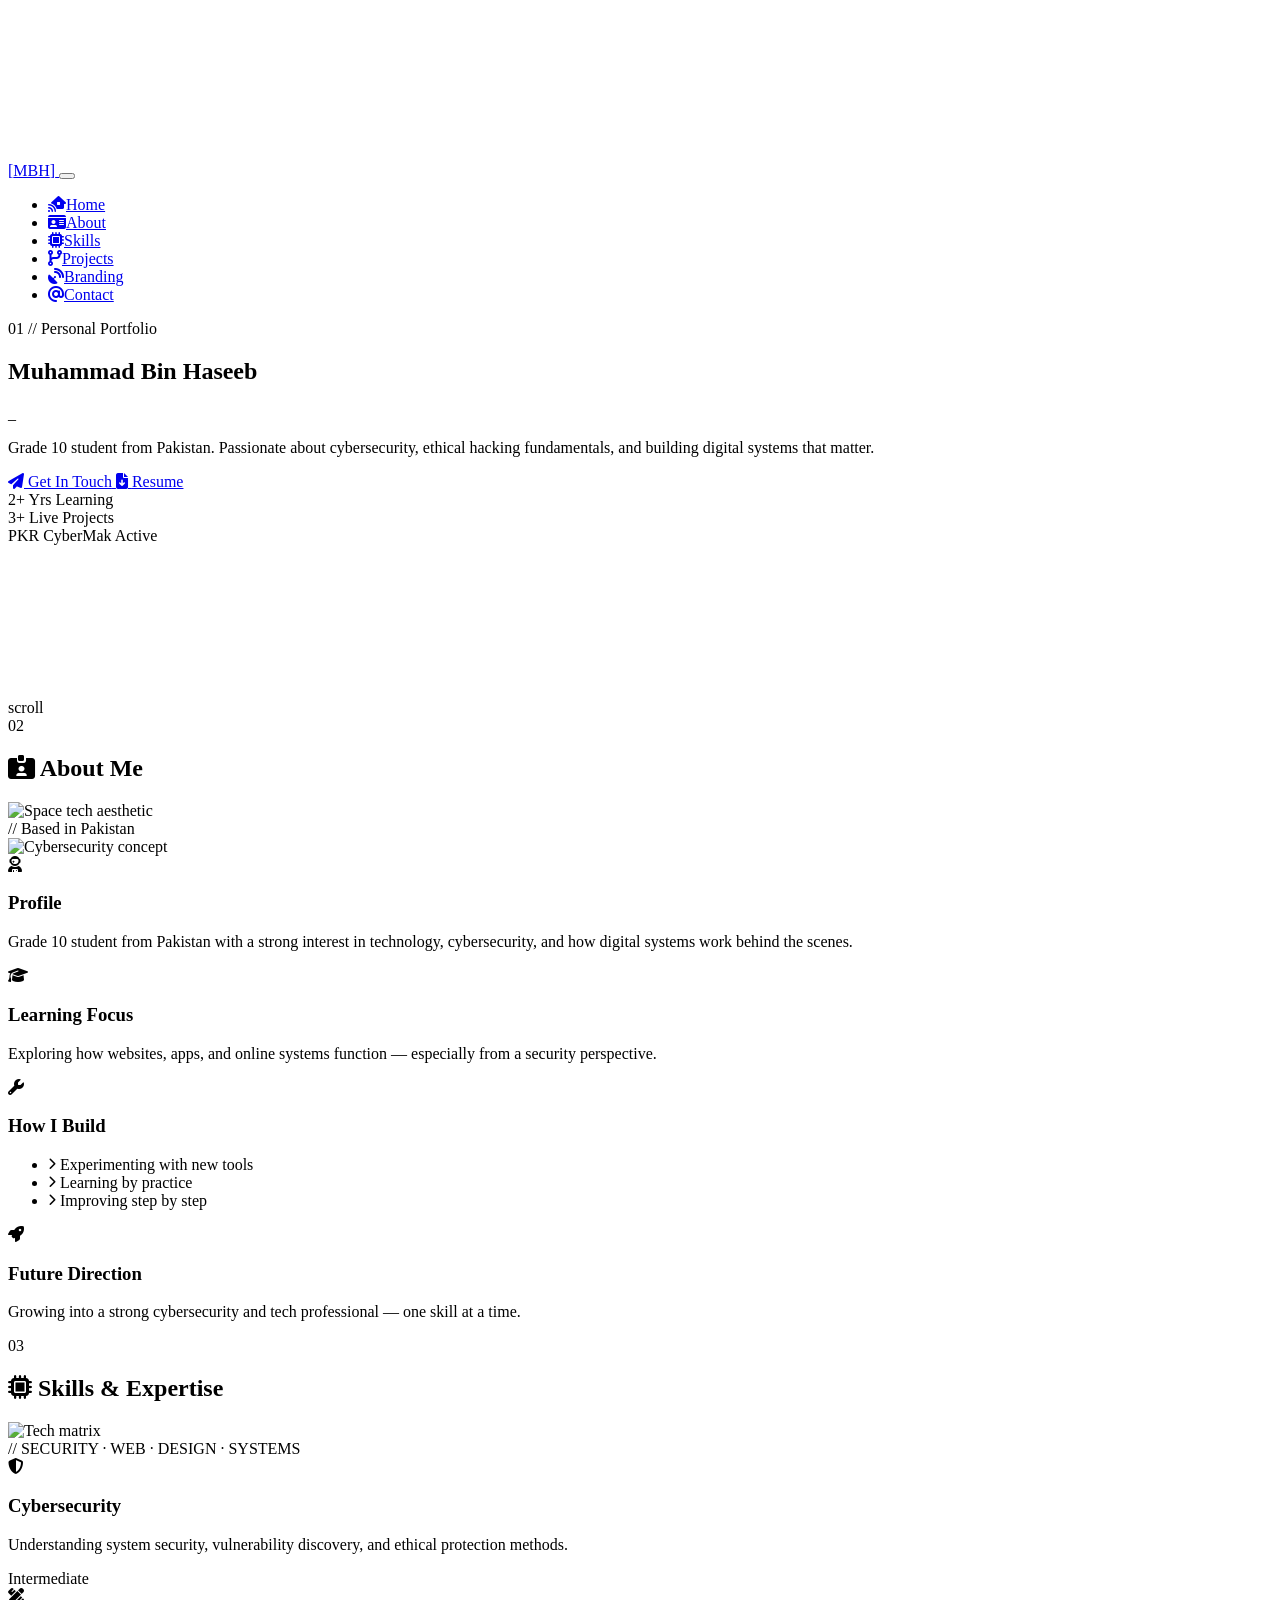
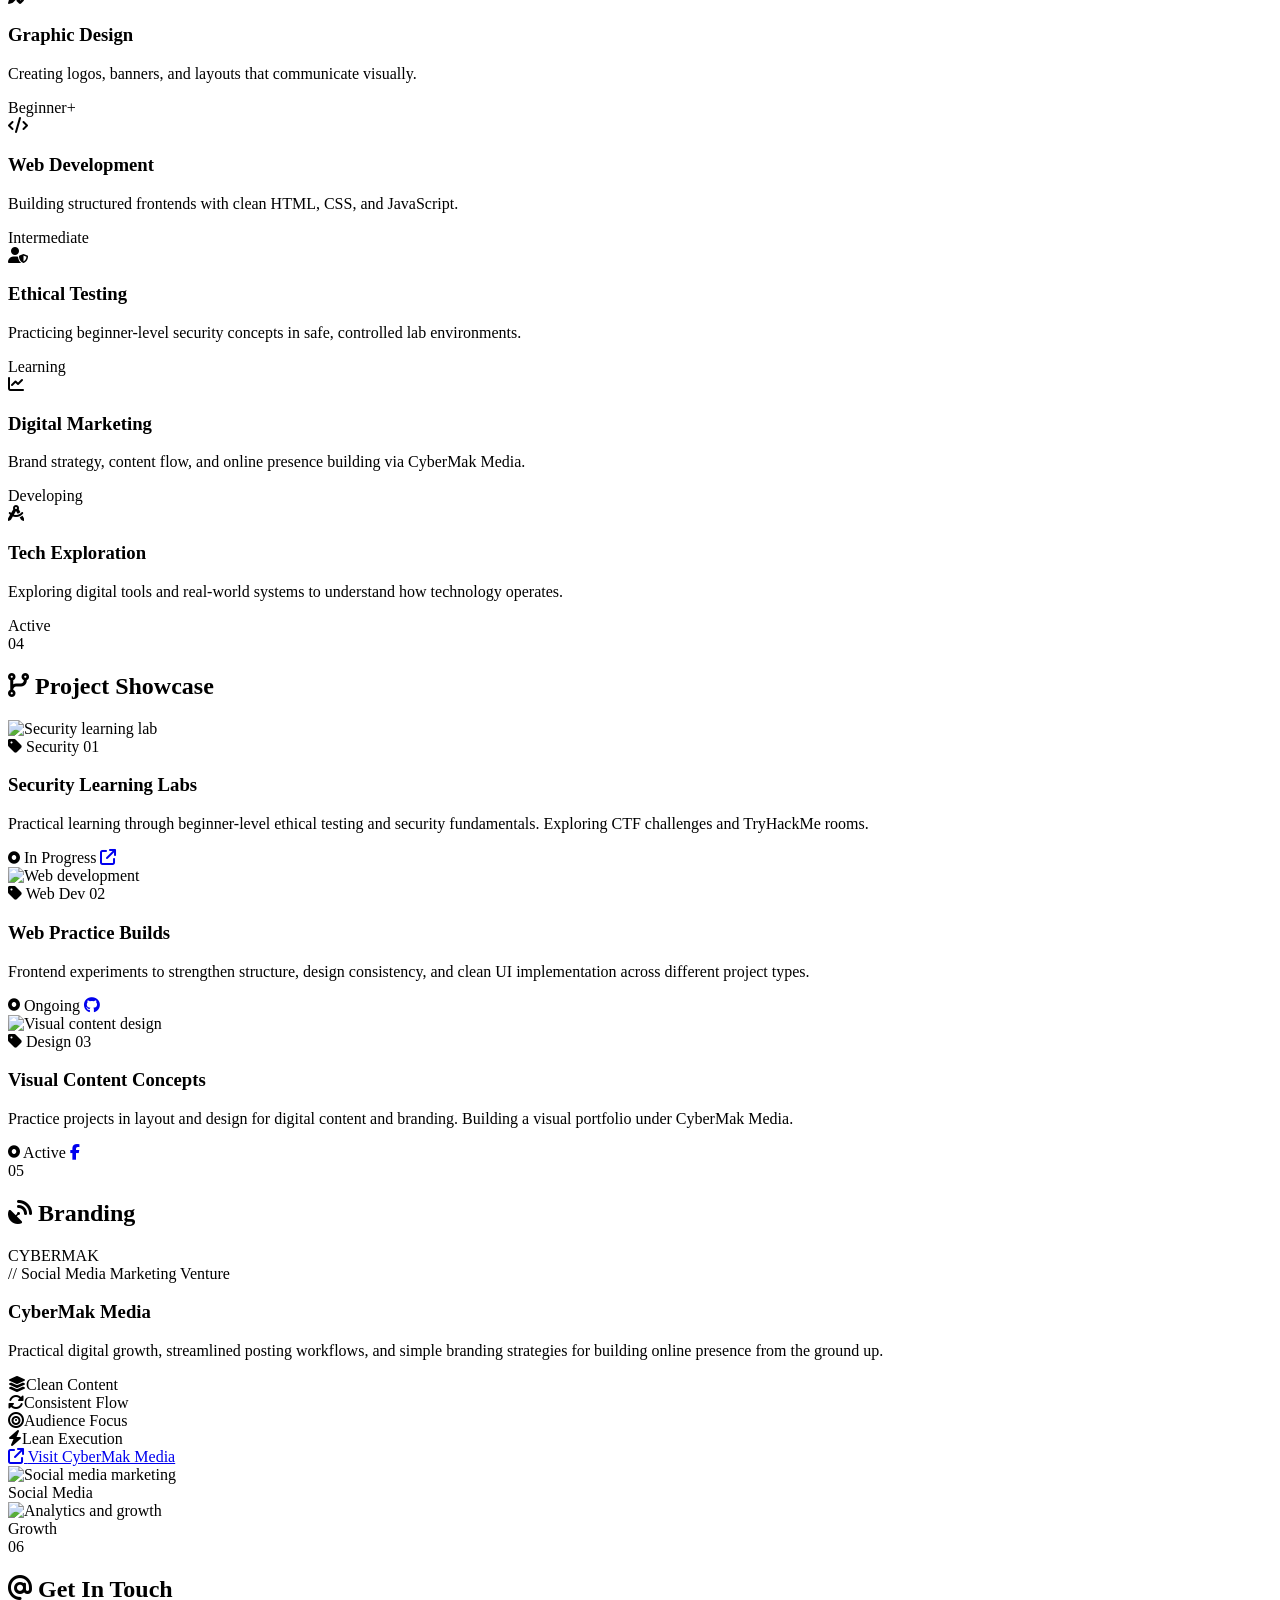
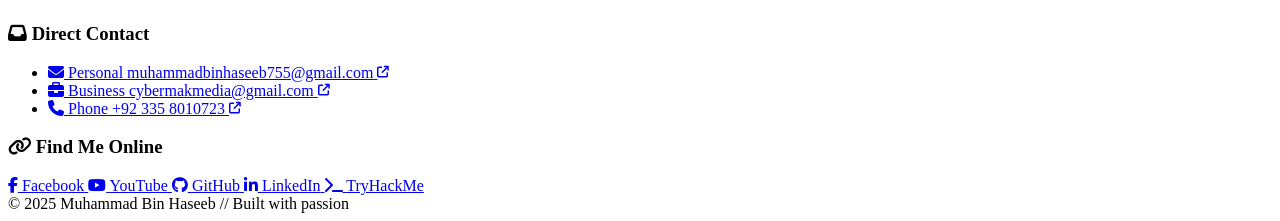
==== ceo/index.html @ 0ecf9b5f "Create index.html" ====
<!DOCTYPE html>
<html lang="en">
  <head>
    <meta charset="UTF-8" />
    <meta name="viewport" content="width=device-width, initial-scale=1.0" />
    <meta name="description" content="Muhammad Bin Haseeb — Cybersecurity & Tech Portfolio" />
    <title>Muhammad Bin Haseeb | Portfolio</title>

    <!-- Fonts -->
    <link rel="preconnect" href="https://fonts.googleapis.com" />
    <link rel="preconnect" href="https://fonts.gstatic.com" crossorigin />
    <link href="https://fonts.googleapis.com/css2?family=Rajdhani:wght@400;500;600;700&family=Share+Tech+Mono&family=Exo+2:ital,wght@0,300;0,400;0,600;0,800;1,300&display=swap" rel="stylesheet" />

    <!-- Icons -->
    <link rel="stylesheet" href="https://cdnjs.cloudflare.com/ajax/libs/font-awesome/6.5.2/css/all.min.css" crossorigin="anonymous" />

    <!-- Three.js -->
    <script src="https://cdnjs.cloudflare.com/ajax/libs/three.js/r128/three.min.js"></script>

    <link rel="stylesheet" href="./index.css" />
  </head>
  <body>
    <!-- Background layers -->
    <canvas id="star-canvas" aria-hidden="true"></canvas>
    <div class="nebula-bg" aria-hidden="true"></div>
    <div class="grain" aria-hidden="true"></div>

    <!-- Custom cursor -->
    <div class="cursor-dot" aria-hidden="true"></div>
    <div class="cursor-ring" aria-hidden="true"></div>

    <!-- Scroll progress -->
    <div class="scroll-progress"><span id="scroll-bar"></span></div>

    <!-- ═══════════════════ HEADER ═══════════════════ -->
    <header class="site-header" id="site-header">
      <nav class="nav container">
        <a href="#hero" class="brand" aria-label="Home">
          <span class="brand-bracket">[</span>MBH<span class="brand-bracket">]</span>
        </a>
        <button class="nav-toggle" aria-label="Toggle menu" aria-expanded="false">
          <span></span><span></span><span></span>
        </button>
        <ul class="nav-links" role="list">
          <li><a href="#hero"     class="nav-link active"><i class="fa-solid fa-house-signal"></i><span>Home</span></a></li>
          <li><a href="#about"    class="nav-link"><i class="fa-solid fa-id-card"></i><span>About</span></a></li>
          <li><a href="#skills"   class="nav-link"><i class="fa-solid fa-microchip"></i><span>Skills</span></a></li>
          <li><a href="#projects" class="nav-link"><i class="fa-solid fa-code-branch"></i><span>Projects</span></a></li>
          <li><a href="#branding" class="nav-link"><i class="fa-solid fa-satellite-dish"></i><span>Branding</span></a></li>
          <li><a href="#contact"  class="nav-link"><i class="fa-solid fa-at"></i><span>Contact</span></a></li>
        </ul>
      </nav>
    </header>

    <main>

      <!-- ═══════════════════ HERO ═══════════════════ -->
      <section id="hero" class="section hero-section">
        <div class="container hero-inner">
          <div class="hero-content">
            <p class="eyebrow">
              <span class="status-dot"></span>
              <span class="mono">01 // Personal Portfolio</span>
            </p>
            <h1 class="hero-name">
              <span class="name-first">Muhammad</span>
              <span class="name-last">Bin Haseeb</span>
            </h1>
            <p class="hero-tagline mono">
              <span class="typed-text" data-strings='["Cybersecurity Learner","Web Developer","Tech Explorer","Digital Builder","CyberMak Founder"]'></span><span class="cursor-blink">_</span>
            </p>
            <p class="hero-intro">
              Grade 10 student from Pakistan. Passionate about cybersecurity, ethical hacking fundamentals, and building digital systems that matter.
            </p>
            <div class="hero-actions">
              <a class="btn btn-primary" href="#contact">
                <i class="fa-solid fa-paper-plane"></i>
                <span>Get In Touch</span>
                <span class="btn-shine"></span>
              </a>
              <a class="btn btn-ghost" href="https://drive.google.com/uc?export=download&id=1UrFq7XiiHoXa0ohVO_2voCQd2JNZY1n" target="_blank" rel="noopener noreferrer">
                <i class="fa-solid fa-file-arrow-down"></i>
                <span>Resume</span>
              </a>
            </div>

            <!-- Quick stat badges -->
            <div class="hero-stats">
              <div class="stat-badge">
                <span class="stat-num">2+</span>
                <span class="stat-label">Yrs Learning</span>
              </div>
              <div class="stat-badge">
                <span class="stat-num">3+</span>
                <span class="stat-label">Live Projects</span>
              </div>
              <div class="stat-badge">
                <span class="stat-num">PKR</span>
                <span class="stat-label">CyberMak Active</span>
              </div>
            </div>
          </div>

          <!-- 3D Moon Canvas -->
          <div class="hero-visual" aria-hidden="true">
            <canvas id="moon-canvas"></canvas>
            <div class="moon-glow"></div>
            <div class="orbit-ring orbit-1"></div>
            <div class="orbit-ring orbit-2"></div>
          </div>
        </div>

        <div class="scroll-hint" aria-hidden="true">
          <span class="mono">scroll</span>
          <div class="scroll-line"></div>
        </div>
      </section>

      <!-- ═══════════════════ ABOUT ═══════════════════ -->
      <section id="about" class="section reveal">
        <div class="container">
          <div class="section-header">
            <span class="section-num mono">02</span>
            <h2><i class="fa-solid fa-id-card-clip"></i> About Me</h2>
          </div>

          <div class="about-layout">
            <!-- Image side -->
            <div class="about-image-wrap reveal">
              <div class="about-image-frame">
                <img
                  src="https://images.unsplash.com/photo-1510511459019-5dda7724fd87?w=600&q=80&auto=format&fit=crop"
                  alt="Space tech aesthetic"
                  class="about-img"
                  loading="lazy"
                />
                <div class="about-img-overlay"></div>
                <div class="about-img-badge mono">// Based in Pakistan</div>
              </div>
              <div class="about-image-frame secondary">
                <img
                  src="https://images.unsplash.com/photo-1550751827-4bd374c3f58b?w=600&q=80&auto=format&fit=crop"
                  alt="Cybersecurity concept"
                  class="about-img"
                  loading="lazy"
                />
                <div class="about-img-overlay"></div>
              </div>
            </div>

            <!-- Cards side -->
            <div class="about-grid">
              <div class="about-card glass reveal" style="--d:0ms">
                <div class="about-card-icon"><i class="fa-solid fa-user-astronaut"></i></div>
                <h3>Profile</h3>
                <p>Grade 10 student from Pakistan with a strong interest in technology, cybersecurity, and how digital systems work behind the scenes.</p>
              </div>
              <div class="about-card glass reveal" style="--d:80ms">
                <div class="about-card-icon"><i class="fa-solid fa-graduation-cap"></i></div>
                <h3>Learning Focus</h3>
                <p>Exploring how websites, apps, and online systems function — especially from a security perspective.</p>
              </div>
              <div class="about-card glass reveal" style="--d:160ms">
                <div class="about-card-icon"><i class="fa-solid fa-wrench"></i></div>
                <h3>How I Build</h3>
                <ul>
                  <li><i class="fa-solid fa-chevron-right fa-xs"></i> Experimenting with new tools</li>
                  <li><i class="fa-solid fa-chevron-right fa-xs"></i> Learning by practice</li>
                  <li><i class="fa-solid fa-chevron-right fa-xs"></i> Improving step by step</li>
                </ul>
              </div>
              <div class="about-card glass reveal" style="--d:240ms">
                <div class="about-card-icon"><i class="fa-solid fa-rocket"></i></div>
                <h3>Future Direction</h3>
                <p>Growing into a strong cybersecurity and tech professional — one skill at a time.</p>
              </div>
            </div>
          </div>
        </div>
      </section>

      <!-- ═══════════════════ SKILLS ═══════════════════ -->
      <section id="skills" class="section reveal">
        <div class="container">
          <div class="section-header">
            <span class="section-num mono">03</span>
            <h2><i class="fa-solid fa-microchip"></i> Skills & Expertise</h2>
          </div>

          <!-- Tech visual strip -->
          <div class="tech-strip reveal">
            <img src="https://images.unsplash.com/photo-1526374965328-7f61d4dc18c5?w=1200&q=70&auto=format&fit=crop" alt="Tech matrix" class="tech-strip-img" loading="lazy" />
            <div class="tech-strip-overlay"></div>
            <div class="tech-strip-text mono">// SECURITY · WEB · DESIGN · SYSTEMS</div>
          </div>

          <div class="skills-grid">
            <div class="skill-card glass reveal tilt-card" style="--d:0ms">
              <div class="skill-icon"><i class="fa-solid fa-shield-halved"></i></div>
              <h3>Cybersecurity</h3>
              <p>Understanding system security, vulnerability discovery, and ethical protection methods.</p>
              <div class="skill-bar"><div class="skill-fill" style="--w:65%"></div></div>
              <span class="skill-level mono">Intermediate</span>
            </div>
            <div class="skill-card glass reveal tilt-card" style="--d:70ms">
              <div class="skill-icon"><i class="fa-solid fa-pen-ruler"></i></div>
              <h3>Graphic Design</h3>
              <p>Creating logos, banners, and layouts that communicate visually.</p>
              <div class="skill-bar"><div class="skill-fill" style="--w:55%"></div></div>
              <span class="skill-level mono">Beginner+</span>
            </div>
            <div class="skill-card glass reveal tilt-card" style="--d:140ms">
              <div class="skill-icon"><i class="fa-solid fa-code"></i></div>
              <h3>Web Development</h3>
              <p>Building structured frontends with clean HTML, CSS, and JavaScript.</p>
              <div class="skill-bar"><div class="skill-fill" style="--w:60%"></div></div>
              <span class="skill-level mono">Intermediate</span>
            </div>
            <div class="skill-card glass reveal tilt-card" style="--d:210ms">
              <div class="skill-icon"><i class="fa-solid fa-user-shield"></i></div>
              <h3>Ethical Testing</h3>
              <p>Practicing beginner-level security concepts in safe, controlled lab environments.</p>
              <div class="skill-bar"><div class="skill-fill" style="--w:45%"></div></div>
              <span class="skill-level mono">Learning</span>
            </div>
            <div class="skill-card glass reveal tilt-card" style="--d:280ms">
              <div class="skill-icon"><i class="fa-solid fa-chart-line"></i></div>
              <h3>Digital Marketing</h3>
              <p>Brand strategy, content flow, and online presence building via CyberMak Media.</p>
              <div class="skill-bar"><div class="skill-fill" style="--w:50%"></div></div>
              <span class="skill-level mono">Developing</span>
            </div>
            <div class="skill-card glass reveal tilt-card" style="--d:350ms">
              <div class="skill-icon"><i class="fa-solid fa-compass-drafting"></i></div>
              <h3>Tech Exploration</h3>
              <p>Exploring digital tools and real-world systems to understand how technology operates.</p>
              <div class="skill-bar"><div class="skill-fill" style="--w:70%"></div></div>
              <span class="skill-level mono">Active</span>
            </div>
          </div>
        </div>
      </section>

      <!-- ═══════════════════ PROJECTS ═══════════════════ -->
      <section id="projects" class="section reveal">
        <div class="container">
          <div class="section-header">
            <span class="section-num mono">04</span>
            <h2><i class="fa-solid fa-code-branch"></i> Project Showcase</h2>
          </div>

          <div class="projects-grid">
            <!-- Project 1 -->
            <article class="project-card glass reveal tilt-card" style="--d:0ms">
              <div class="project-img-wrap">
                <img src="https://images.unsplash.com/photo-1555949963-ff9fe0c870eb?w=600&q=80&auto=format&fit=crop" alt="Security learning lab" class="project-img" loading="lazy" />
                <div class="project-img-overlay"></div>
              </div>
              <div class="project-body">
                <div class="project-meta">
                  <span class="project-tag mono"><i class="fa-solid fa-tag"></i> Security</span>
                  <span class="project-num mono">01</span>
                </div>
                <h3>Security Learning Labs</h3>
                <p>Practical learning through beginner-level ethical testing and security fundamentals. Exploring CTF challenges and TryHackMe rooms.</p>
                <div class="project-footer">
                  <span class="tag-pill"><i class="fa-solid fa-circle-dot fa-xs"></i> In Progress</span>
                  <a href="https://tryhackme.com/p/fiercemuhammad" target="_blank" rel="noopener noreferrer" class="project-link"><i class="fa-solid fa-arrow-up-right-from-square"></i></a>
                </div>
              </div>
            </article>

            <!-- Project 2 -->
            <article class="project-card glass reveal tilt-card" style="--d:100ms">
              <div class="project-img-wrap">
                <img src="https://images.unsplash.com/photo-1581091226825-a6a2a5aee158?w=600&q=80&auto=format&fit=crop" alt="Web development" class="project-img" loading="lazy" />
                <div class="project-img-overlay"></div>
              </div>
              <div class="project-body">
                <div class="project-meta">
                  <span class="project-tag mono"><i class="fa-solid fa-tag"></i> Web Dev</span>
                  <span class="project-num mono">02</span>
                </div>
                <h3>Web Practice Builds</h3>
                <p>Frontend experiments to strengthen structure, design consistency, and clean UI implementation across different project types.</p>
                <div class="project-footer">
                  <span class="tag-pill"><i class="fa-solid fa-circle-dot fa-xs"></i> Ongoing</span>
                  <a href="https://github.com/fierce-muhammad" target="_blank" rel="noopener noreferrer" class="project-link"><i class="fa-brands fa-github"></i></a>
                </div>
              </div>
            </article>

            <!-- Project 3 -->
            <article class="project-card glass reveal tilt-card" style="--d:200ms">
              <div class="project-img-wrap">
                <img src="https://images.unsplash.com/photo-1542744094-3a31f272c490?w=600&q=80&auto=format&fit=crop" alt="Visual content design" class="project-img" loading="lazy" />
                <div class="project-img-overlay"></div>
              </div>
              <div class="project-body">
                <div class="project-meta">
                  <span class="project-tag mono"><i class="fa-solid fa-tag"></i> Design</span>
                  <span class="project-num mono">03</span>
                </div>
                <h3>Visual Content Concepts</h3>
                <p>Practice projects in layout and design for digital content and branding. Building a visual portfolio under CyberMak Media.</p>
                <div class="project-footer">
                  <span class="tag-pill"><i class="fa-solid fa-circle-dot fa-xs"></i> Active</span>
                  <a href="https://www.facebook.com/muhammad.bin.haseeb.2025/" target="_blank" rel="noopener noreferrer" class="project-link"><i class="fa-brands fa-facebook-f"></i></a>
                </div>
              </div>
            </article>
          </div>
        </div>
      </section>

      <!-- ═══════════════════ BRANDING ═══════════════════ -->
      <section id="branding" class="section reveal">
        <div class="container">
          <div class="section-header">
            <span class="section-num mono">05</span>
            <h2><i class="fa-solid fa-satellite-dish"></i> Branding</h2>
          </div>

          <div class="branding-layout">
            <div class="branding-panel glass reveal">
              <div class="branding-bg-text" aria-hidden="true">CYBERMAK</div>
              <div class="branding-content">
                <span class="mono branding-label">// Social Media Marketing Venture</span>
                <h3 class="branding-name">CyberMak Media</h3>
                <p>Practical digital growth, streamlined posting workflows, and simple branding strategies for building online presence from the ground up.</p>
                <div class="branding-pillars">
                  <div class="pillar"><i class="fa-solid fa-layer-group"></i><span>Clean Content</span></div>
                  <div class="pillar"><i class="fa-solid fa-rotate"></i><span>Consistent Flow</span></div>
                  <div class="pillar"><i class="fa-solid fa-bullseye"></i><span>Audience Focus</span></div>
                  <div class="pillar"><i class="fa-solid fa-bolt"></i><span>Lean Execution</span></div>
                </div>
                <a href="https://cybermakmedia.me" target="_blank" rel="noopener noreferrer" class="btn btn-ghost brand-btn">
                  <i class="fa-solid fa-arrow-up-right-from-square"></i>
                  <span>Visit CyberMak Media</span>
                </a>
              </div>
            </div>

            <div class="branding-images reveal">
              <div class="brand-img-card">
                <img src="https://images.unsplash.com/photo-1611162617213-7d7a39e9b1d7?w=600&q=80&auto=format&fit=crop" alt="Social media marketing" loading="lazy" />
                <div class="brand-img-tag mono">Social Media</div>
              </div>
              <div class="brand-img-card">
                <img src="https://images.unsplash.com/photo-1460925895917-afdab827c52f?w=600&q=80&auto=format&fit=crop" alt="Analytics and growth" loading="lazy" />
                <div class="brand-img-tag mono">Growth</div>
              </div>
            </div>
          </div>
        </div>
      </section>

      <!-- ═══════════════════ CONTACT ═══════════════════ -->
      <section id="contact" class="section reveal">
        <div class="container">
          <div class="section-header">
            <span class="section-num mono">06</span>
            <h2><i class="fa-solid fa-at"></i> Get In Touch</h2>
          </div>

          <div class="contact-layout">

            <!-- Direct contact -->
            <div class="contact-card glass reveal">
              <h3><i class="fa-solid fa-inbox"></i> Direct Contact</h3>
              <ul class="contact-list">
                <li>
                  <a href="mailto:muhammadbinhaseeb755@gmail.com">
                    <span class="contact-icon"><i class="fa-solid fa-envelope"></i></span>
                    <span class="contact-text">
                      <span class="contact-label mono">Personal</span>
                      <span>muhammadbinhaseeb755@gmail.com</span>
                    </span>
                    <i class="fa-solid fa-arrow-up-right-from-square fa-xs contact-arrow"></i>
                  </a>
                </li>
                <li>
                  <a href="mailto:cybermakmedia@gmail.com">
                    <span class="contact-icon"><i class="fa-solid fa-briefcase"></i></span>
                    <span class="contact-text">
                      <span class="contact-label mono">Business</span>
                      <span>cybermakmedia@gmail.com</span>
                    </span>
                    <i class="fa-solid fa-arrow-up-right-from-square fa-xs contact-arrow"></i>
                  </a>
                </li>
                <li>
                  <a href="tel:+923358010723">
                    <span class="contact-icon"><i class="fa-solid fa-phone"></i></span>
                    <span class="contact-text">
                      <span class="contact-label mono">Phone</span>
                      <span>+92 335 8010723</span>
                    </span>
                    <i class="fa-solid fa-arrow-up-right-from-square fa-xs contact-arrow"></i>
                  </a>
                </li>
              </ul>
            </div>

            <!-- Social links — FIXED compact grid -->
            <div class="contact-card glass reveal" style="--d:80ms">
              <h3><i class="fa-solid fa-link"></i> Find Me Online</h3>
              <div class="social-grid">
                <a href="https://www.facebook.com/muhammad.bin.haseeb.2025/" target="_blank" rel="noopener noreferrer" class="social-tile" title="Facebook">
                  <i class="fa-brands fa-facebook-f"></i>
                  <span>Facebook</span>
                </a>
                <a href="https://www.youtube.com/@MuhammadBinHaseeb755" target="_blank" rel="noopener noreferrer" class="social-tile" title="YouTube">
                  <i class="fa-brands fa-youtube"></i>
                  <span>YouTube</span>
                </a>
                <a href="https://github.com/fierce-muhammad" target="_blank" rel="noopener noreferrer" class="social-tile" title="GitHub">
                  <i class="fa-brands fa-github"></i>
                  <span>GitHub</span>
                </a>
                <a href="https://www.linkedin.com/in/muhammadbinhaseeb/" target="_blank" rel="noopener noreferrer" class="social-tile" title="LinkedIn">
                  <i class="fa-brands fa-linkedin-in"></i>
                  <span>LinkedIn</span>
                </a>
                <a href="https://tryhackme.com/p/fiercemuhammad" target="_blank" rel="noopener noreferrer" class="social-tile thm" title="TryHackMe">
                  <i class="fa-solid fa-terminal"></i>
                  <span>TryHackMe</span>
                </a>
              </div>
            </div>

          </div>
        </div>
      </section>

    </main>

    <footer class="site-footer">
      <div class="container footer-inner">
        <span class="mono footer-copy">© 2025 Muhammad Bin Haseeb</span>
        <span class="mono footer-tag">// Built with passion</span>
      </div>
    </footer>

    <script src="./index.js"></script>
  </body>
</html>
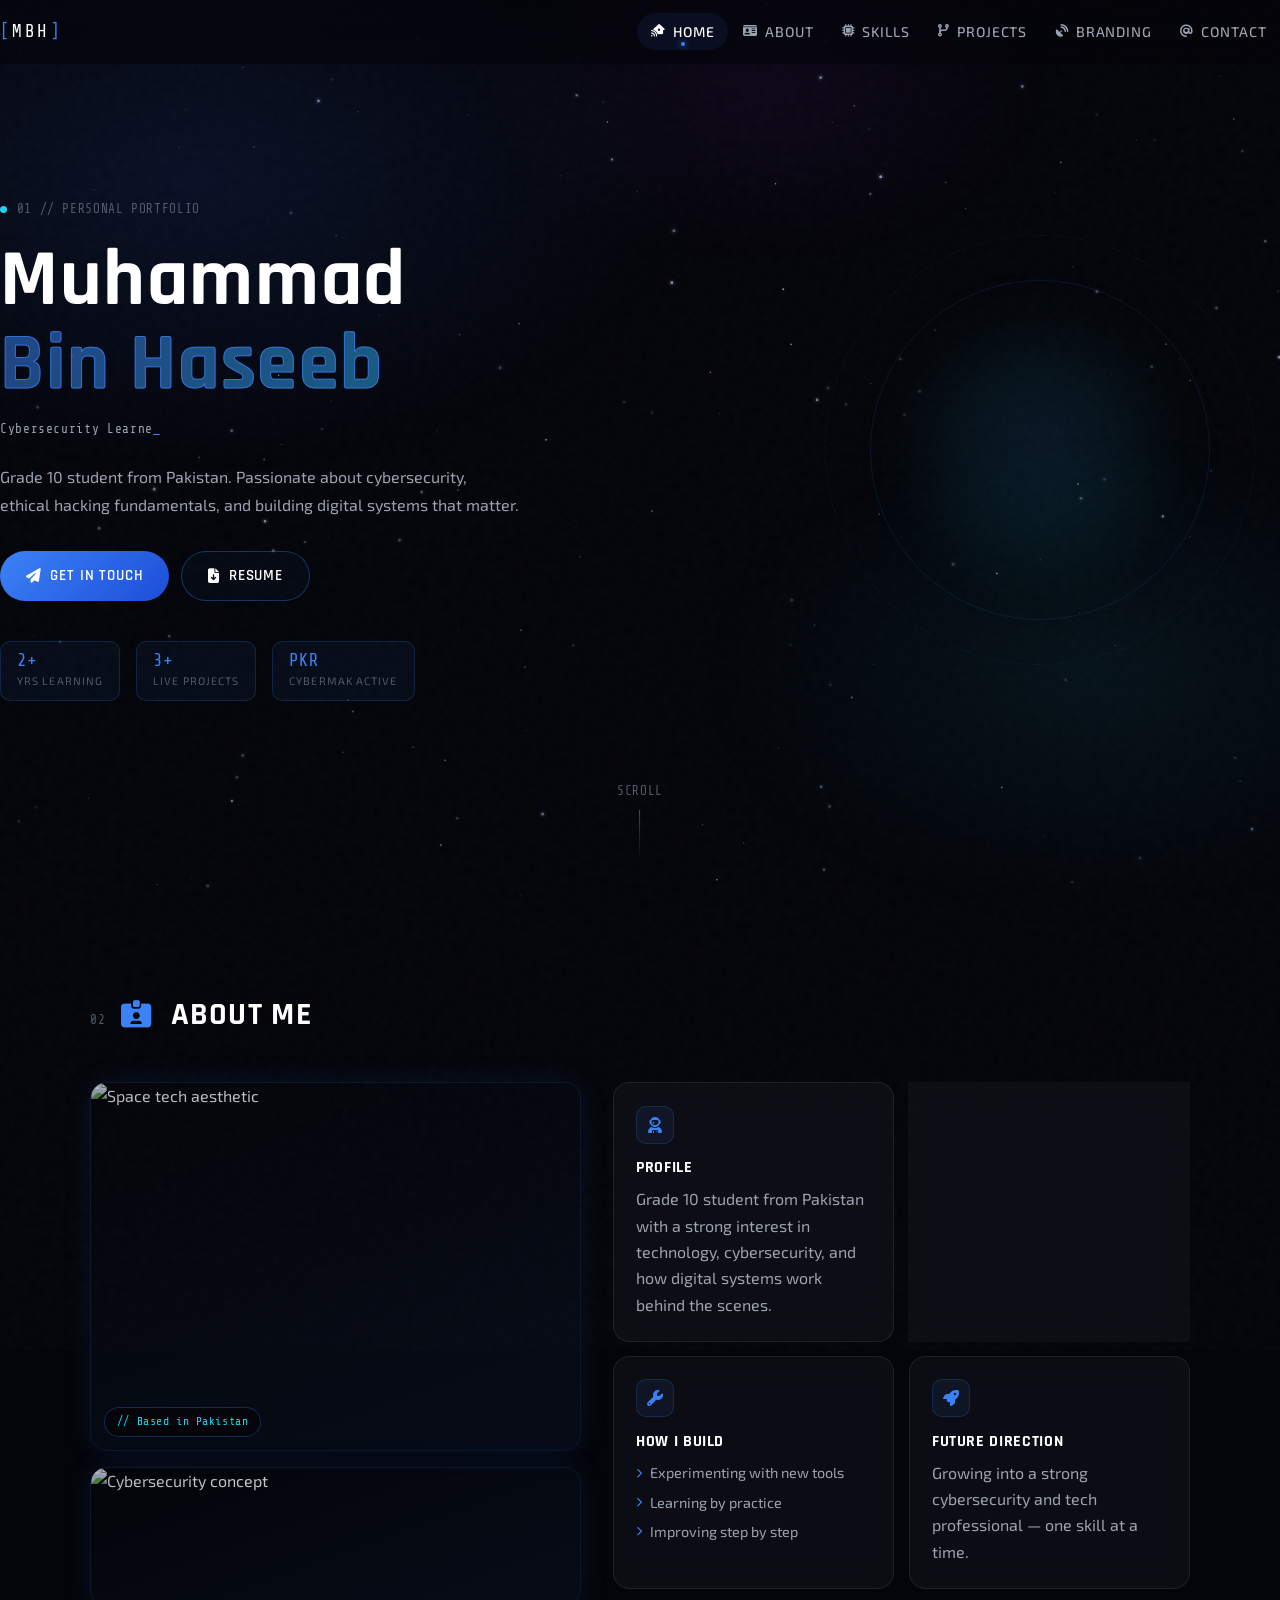
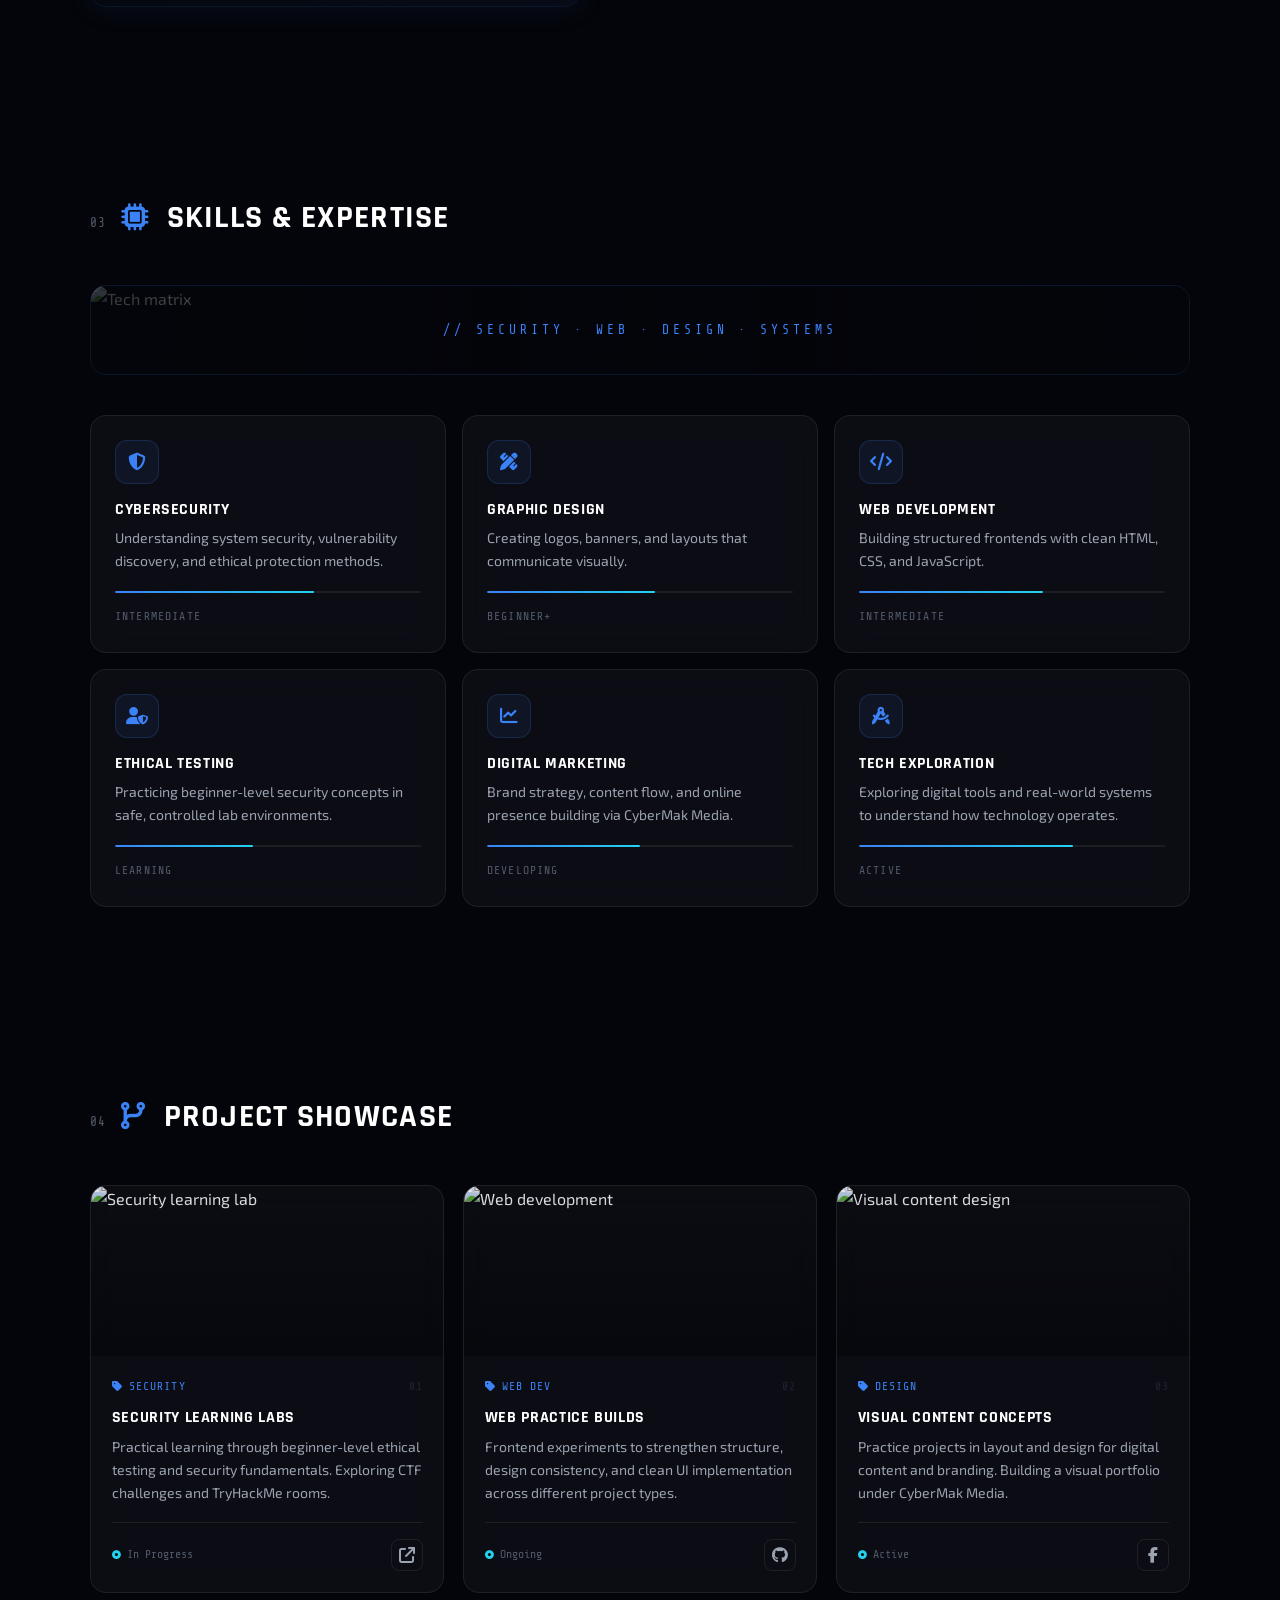
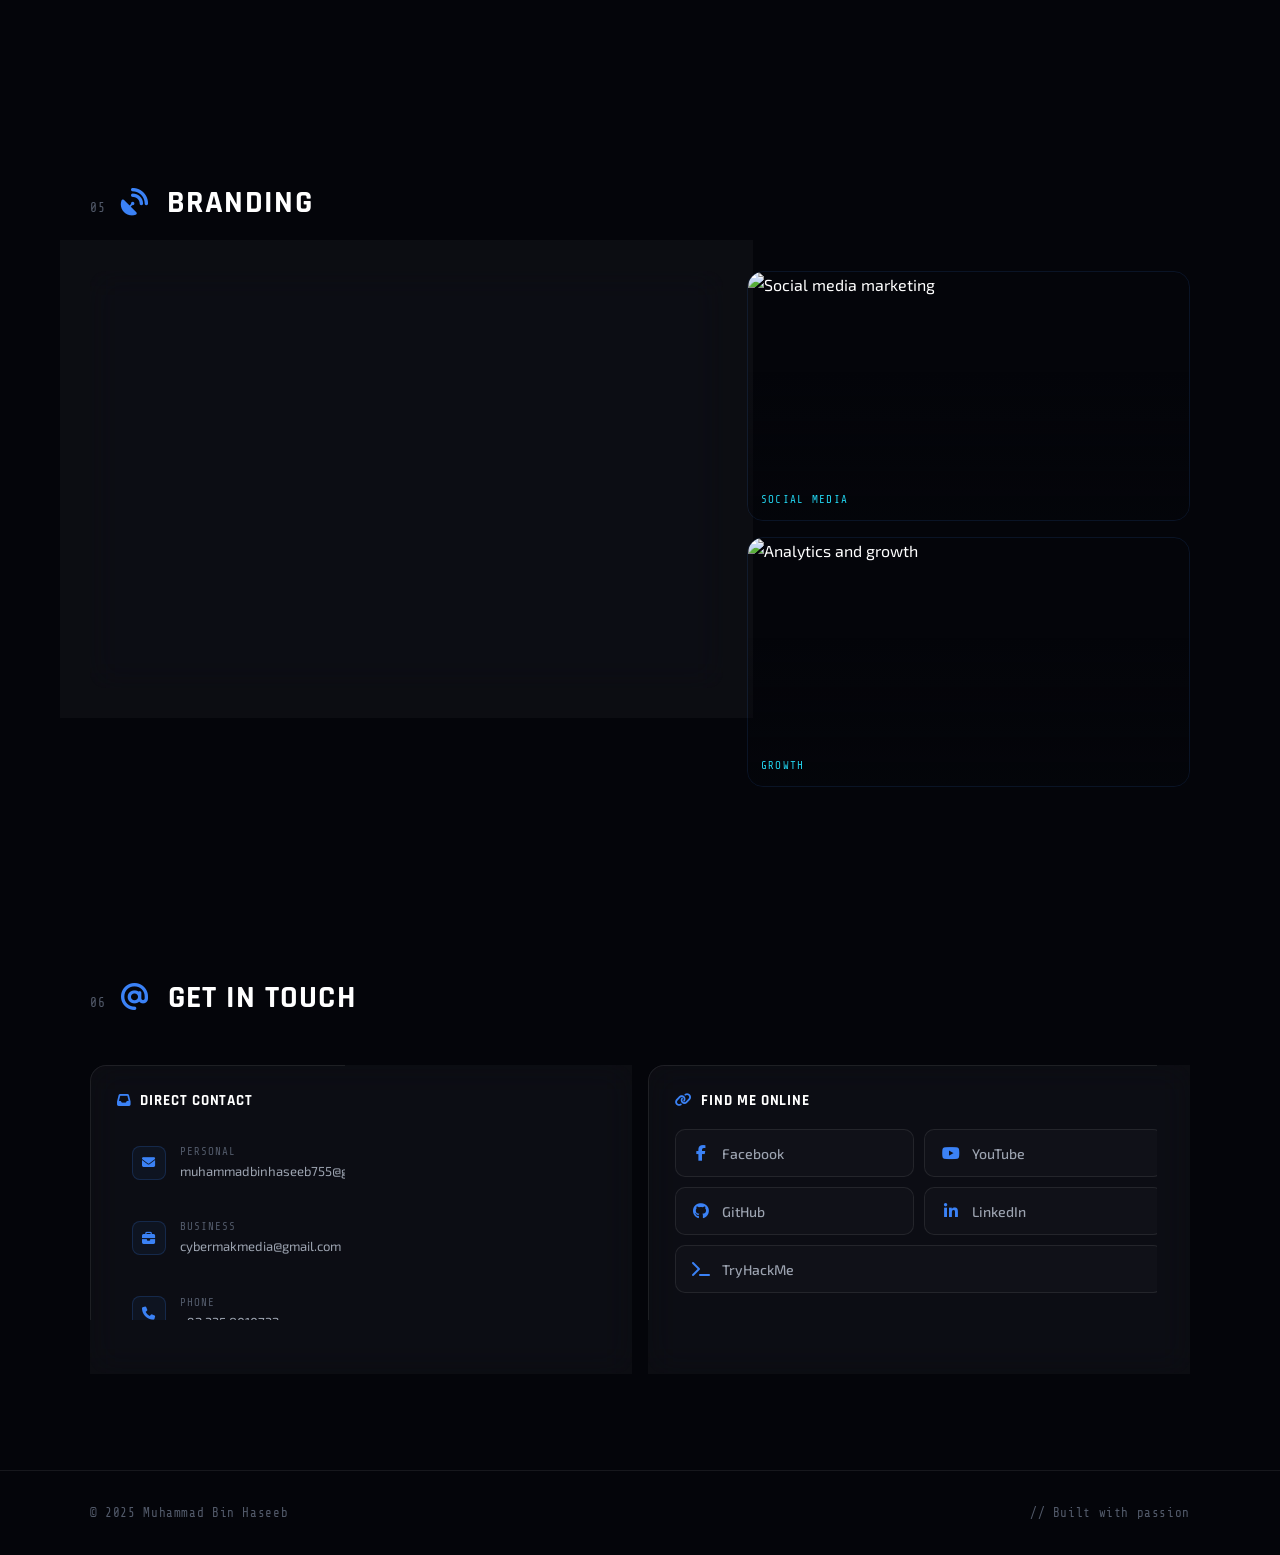
==== commit da2b35e1: "Update index.html" ====
--- a/ceo/index.html
+++ b/ceo/index.html
@@ -390,11 +390,11 @@
                   </a>
                 </li>
                 <li>
-                  <a href="tel:+923358010723">
+                  <a href="tel:+923358010732">
                     <span class="contact-icon"><i class="fa-solid fa-phone"></i></span>
                     <span class="contact-text">
                       <span class="contact-label mono">Phone</span>
-                      <span>+92 335 8010723</span>
+                      <span>+92 335 8010732</span>
                     </span>
                     <i class="fa-solid fa-arrow-up-right-from-square fa-xs contact-arrow"></i>
                   </a>
--- a/ceo/index.css
+++ b/ceo/index.css
@@ -0,0 +1,833 @@
+/* ============================================================
+   MBH PORTFOLIO — SPACE THEME CSS
+   ============================================================ */
+
+:root {
+  --black:        #04050a;
+  --surface-1:    #080c12;
+  --surface-2:    #0d1118;
+  --glass:        rgba(255, 255, 255, 0.035);
+  --glass-border: rgba(255, 255, 255, 0.08);
+  --glass-hover:  rgba(255, 255, 255, 0.07);
+  --white:        #ffffff;
+  --gray-100:     #e8eaf0;
+  --gray-300:     #9ca3b0;
+  --gray-500:     #525a6a;
+  --gray-700:     #1e2330;
+  --accent:       #3b82f6;
+  --accent-glow:  rgba(59, 130, 246, 0.35);
+  --cyan:         #22d3ee;
+  --glow-sm:      0 0 20px rgba(59,130,246,0.15);
+  --glow-md:      0 0 40px rgba(59,130,246,0.2);
+  --glow-lg:      0 0 80px rgba(59,130,246,0.12);
+  --radius-sm:    10px;
+  --radius:       16px;
+  --radius-lg:    24px;
+  --header-h:     64px;
+  --container:    min(1100px, 90vw);
+  --font-display: 'Rajdhani', sans-serif;
+  --font-body:    'Exo 2', sans-serif;
+  --font-mono:    'Share Tech Mono', monospace;
+}
+
+*, *::before, *::after { box-sizing: border-box; margin: 0; padding: 0; }
+html { scroll-behavior: smooth; font-size: 16px; }
+
+body {
+  font-family: var(--font-body);
+  background: var(--black);
+  color: var(--white);
+  min-height: 100vh;
+  overflow-x: hidden;
+  cursor: none;
+  line-height: 1.65;
+  -webkit-font-smoothing: antialiased;
+}
+
+a { color: inherit; text-decoration: none; }
+ul { list-style: none; }
+p { color: var(--gray-300); }
+h1, h2, h3 { line-height: 1.2; font-family: var(--font-display); }
+
+/* ─── STAR CANVAS ─── */
+#star-canvas {
+  position: fixed;
+  inset: 0;
+  z-index: 0;
+  pointer-events: none;
+}
+
+/* ─── NEBULA BACKGROUND ─── */
+.nebula-bg {
+  position: fixed;
+  inset: 0;
+  z-index: 1;
+  pointer-events: none;
+  background:
+    radial-gradient(ellipse 60% 50% at 15% 20%, rgba(30, 58, 138, 0.22), transparent 65%),
+    radial-gradient(ellipse 50% 45% at 85% 75%, rgba(15, 80, 100, 0.18), transparent 60%),
+    radial-gradient(ellipse 40% 35% at 60% 10%, rgba(88, 28, 135, 0.12), transparent 55%);
+}
+
+/* ─── GRAIN ─── */
+.grain {
+  position: fixed;
+  inset: -50%;
+  z-index: 2;
+  width: 200%; height: 200%;
+  background-image: url("data:image/svg+xml,%3Csvg viewBox='0 0 256 256' xmlns='http://www.w3.org/2000/svg'%3E%3Cfilter id='n'%3E%3CfeTurbulence type='fractalNoise' baseFrequency='0.9' numOctaves='4' stitchTiles='stitch'/%3E%3C/filter%3E%3Crect width='100%25' height='100%25' filter='url(%23n)' opacity='1'/%3E%3C/svg%3E");
+  opacity: 0.025;
+  pointer-events: none;
+  animation: grain 0.6s steps(2) infinite;
+}
+
+@keyframes grain {
+  0%,100% { transform: translate(0,0); }
+  25%  { transform: translate(-1%,2%); }
+  50%  { transform: translate(2%,-1%); }
+  75%  { transform: translate(-2%,1%); }
+}
+
+/* ─── SCROLL PROGRESS ─── */
+.scroll-progress {
+  position: fixed; top: 0; left: 0;
+  width: 100%; height: 2px;
+  z-index: 9999; background: transparent;
+}
+#scroll-bar {
+  display: block; height: 100%; width: 0%;
+  background: linear-gradient(90deg, var(--accent), var(--cyan));
+  box-shadow: 0 0 12px var(--accent-glow);
+  transition: width 0.1s linear;
+}
+
+/* ─── CURSOR ─── */
+.cursor-dot {
+  position: fixed;
+  width: 5px; height: 5px;
+  background: var(--accent);
+  border-radius: 50%;
+  transform: translate(-50%,-50%);
+  z-index: 9999;
+  pointer-events: none;
+  opacity: 0;
+  transition: opacity 0.2s;
+  box-shadow: 0 0 8px var(--accent);
+}
+.cursor-ring {
+  position: fixed;
+  width: 34px; height: 34px;
+  border: 1px solid rgba(59,130,246,0.6);
+  border-radius: 50%;
+  transform: translate(-50%,-50%);
+  z-index: 9998;
+  pointer-events: none;
+  opacity: 0;
+  transition: width 0.25s, height 0.25s, border-color 0.25s, opacity 0.2s;
+}
+.cursor-ring.hovered {
+  width: 54px; height: 54px;
+  border-color: rgba(59,130,246,0.9);
+}
+
+/* ─── LAYOUT ─── */
+.container { width: var(--container); margin-inline: auto; }
+.section { padding: 6rem 0; position: relative; z-index: 3; }
+
+/* ─── GLASS PANEL ─── */
+.glass {
+  background: var(--glass);
+  border: 1px solid var(--glass-border);
+  border-radius: var(--radius);
+  backdrop-filter: blur(16px) saturate(1.4);
+  -webkit-backdrop-filter: blur(16px) saturate(1.4);
+  transition: border-color 0.3s, box-shadow 0.3s, transform 0.3s;
+}
+.glass:hover {
+  border-color: rgba(59,130,246,0.25);
+  box-shadow: var(--glow-sm);
+}
+
+/* ─── HEADER ─── */
+.site-header {
+  position: fixed;
+  top: 0; left: 0; right: 0;
+  z-index: 200;
+  height: var(--header-h);
+  display: flex;
+  align-items: center;
+  background: rgba(4,5,10,0.55);
+  border-bottom: 1px solid transparent;
+  backdrop-filter: blur(20px);
+  -webkit-backdrop-filter: blur(20px);
+  transition: background 0.3s, border-color 0.3s, box-shadow 0.3s;
+}
+.site-header.scrolled {
+  background: rgba(4,5,10,0.88);
+  border-color: var(--glass-border);
+  box-shadow: 0 4px 30px rgba(0,0,0,0.5), 0 0 20px rgba(59,130,246,0.06);
+}
+
+.nav {
+  display: flex; align-items: center;
+  justify-content: space-between; width: 100%;
+}
+
+.brand {
+  font-family: var(--font-mono);
+  font-size: 1.1rem; font-weight: 500;
+  letter-spacing: 0.14em; color: var(--white);
+  position: relative;
+}
+.brand::after {
+  content: '';
+  position: absolute; bottom: -4px; left: 0;
+  width: 0; height: 1px;
+  background: linear-gradient(90deg, var(--accent), var(--cyan));
+  transition: width 0.3s;
+}
+.brand:hover::after { width: 100%; }
+.brand-bracket { color: var(--accent); transition: color 0.3s; }
+
+.nav-toggle {
+  display: none;
+  flex-direction: column; gap: 5px;
+  padding: 10px;
+  background: none;
+  border: 1px solid var(--glass-border);
+  border-radius: 8px;
+  cursor: pointer;
+  width: 44px; height: 44px;
+  align-items: center; justify-content: center;
+}
+.nav-toggle span {
+  display: block; width: 18px; height: 1.5px;
+  background: var(--white);
+  transition: transform 0.3s, opacity 0.3s;
+}
+.nav-toggle[aria-expanded="true"] span:nth-child(1) { transform: rotate(45deg) translate(4px,4px); }
+.nav-toggle[aria-expanded="true"] span:nth-child(2) { opacity: 0; }
+.nav-toggle[aria-expanded="true"] span:nth-child(3) { transform: rotate(-45deg) translate(4px,-4px); }
+
+.nav-links {
+  display: flex; align-items: center; gap: 0.1rem;
+}
+.nav-link {
+  display: flex; align-items: center; gap: 0.45rem;
+  padding: 0.45rem 0.85rem;
+  border-radius: 999px;
+  font-family: var(--font-body);
+  font-size: 0.88rem; font-weight: 500;
+  color: var(--gray-300);
+  transition: color 0.2s, background 0.2s;
+  position: relative;
+  text-transform: uppercase; letter-spacing: 0.06em;
+}
+.nav-link i { font-size: 0.78rem; }
+.nav-link:hover, .nav-link.active { color: var(--white); background: rgba(59,130,246,0.08); }
+.nav-link.active::after {
+  content: '';
+  position: absolute; bottom: 4px; left: 50%;
+  transform: translateX(-50%);
+  width: 4px; height: 4px;
+  border-radius: 50%;
+  background: var(--accent);
+  box-shadow: 0 0 6px var(--accent);
+}
+
+/* ─── SECTION HEADER ─── */
+.section-header {
+  display: flex; align-items: baseline; gap: 1rem;
+  margin-bottom: 3rem;
+}
+.section-num { font-size: 0.72rem; color: var(--gray-500); letter-spacing: 0.14em; font-family: var(--font-mono); }
+.section-header h2 {
+  font-size: clamp(1.5rem, 2.8vw, 2rem);
+  font-weight: 700; letter-spacing: 0.04em; text-transform: uppercase;
+}
+.section-header h2 i { margin-right: 0.55rem; font-size: 0.85em; color: var(--accent); }
+
+/* ─── MONO / EYEBROW ─── */
+.mono { font-family: var(--font-mono); font-size: 0.8rem; letter-spacing: 0.05em; }
+.eyebrow {
+  display: flex; align-items: center; gap: 0.6rem;
+  color: var(--gray-500); margin-bottom: 1.2rem;
+  text-transform: uppercase; letter-spacing: 0.18em;
+}
+.status-dot {
+  display: inline-block; width: 7px; height: 7px;
+  background: var(--cyan); border-radius: 50%;
+  box-shadow: 0 0 0 0 rgba(34,211,238,0.4);
+  animation: pulse 2.5s ease-in-out infinite;
+}
+@keyframes pulse {
+  0%,100% { box-shadow: 0 0 0 0 rgba(34,211,238,0.4); }
+  60% { box-shadow: 0 0 0 8px rgba(34,211,238,0); }
+}
+
+/* ═══════════════════════════════════
+   HERO SECTION
+════════════════════════════════════ */
+.hero-section {
+  min-height: 100vh;
+  display: flex; align-items: center;
+  padding-top: var(--header-h);
+  padding-bottom: 4rem;
+  position: relative;
+  overflow: hidden;
+}
+
+.hero-inner {
+  display: grid;
+  grid-template-columns: 1fr 480px;
+  gap: 3rem;
+  align-items: center;
+  width: 100%;
+}
+
+.hero-name {
+  font-family: var(--font-display);
+  font-size: clamp(2.6rem, 6.5vw, 5rem);
+  font-weight: 700; line-height: 1.05;
+  letter-spacing: 0.02em;
+  margin-bottom: 0.75rem;
+}
+.name-first { display: block; color: var(--white); }
+.name-last {
+  display: block;
+  color: transparent;
+  -webkit-text-stroke: 1px rgba(59,130,246,0.7);
+  background: linear-gradient(120deg, rgba(59,130,246,0.5), rgba(34,211,238,0.5));
+  -webkit-background-clip: text; background-clip: text;
+}
+
+.hero-tagline { color: var(--gray-300); margin-bottom: 1.4rem; min-height: 1.4em; }
+.cursor-blink { animation: blink 1s step-end infinite; color: var(--accent); }
+@keyframes blink { 50% { opacity: 0; } }
+
+.hero-intro {
+  max-width: 520px; color: var(--gray-300);
+  font-size: 1rem; margin-bottom: 2rem; line-height: 1.75;
+}
+
+.hero-actions {
+  display: flex; flex-wrap: wrap; gap: 0.75rem;
+  margin-bottom: 2.5rem;
+}
+
+/* Hero stat badges */
+.hero-stats {
+  display: flex; gap: 1rem; flex-wrap: wrap;
+}
+.stat-badge {
+  display: flex; flex-direction: column;
+  padding: 0.6rem 1rem;
+  background: rgba(59,130,246,0.06);
+  border: 1px solid rgba(59,130,246,0.2);
+  border-radius: 10px;
+  min-width: 80px;
+}
+.stat-num {
+  font-family: var(--font-mono);
+  font-size: 1.1rem; color: var(--accent); line-height: 1;
+}
+.stat-label {
+  font-size: 0.68rem; color: var(--gray-500);
+  text-transform: uppercase; letter-spacing: 0.1em; margin-top: 0.2rem;
+}
+
+/* 3D Moon canvas */
+.hero-visual {
+  position: relative;
+  display: flex; align-items: center; justify-content: center;
+  height: 420px;
+}
+#moon-canvas {
+  position: relative; z-index: 2;
+  border-radius: 50%;
+}
+.moon-glow {
+  position: absolute; width: 300px; height: 300px;
+  background: radial-gradient(circle, rgba(59,130,246,0.15), rgba(34,211,238,0.08), transparent 70%);
+  border-radius: 50%; filter: blur(30px);
+  animation: moonGlow 4s ease-in-out infinite;
+}
+@keyframes moonGlow {
+  0%,100% { transform: scale(1); opacity: 0.7; }
+  50% { transform: scale(1.12); opacity: 1; }
+}
+.orbit-ring {
+  position: absolute; border-radius: 50%;
+  border: 1px solid rgba(59,130,246,0.12);
+  animation: orbitSpin linear infinite;
+}
+.orbit-1 { width: 340px; height: 340px; animation-duration: 18s; }
+.orbit-2 { width: 430px; height: 430px; animation-duration: 28s; animation-direction: reverse; border-style: dashed; border-color: rgba(34,211,238,0.08); }
+@keyframes orbitSpin { from { transform: rotate(0deg); } to { transform: rotate(360deg); } }
+
+/* Scroll hint */
+.scroll-hint {
+  position: absolute; bottom: 2.5rem; left: 50%;
+  transform: translateX(-50%);
+  display: flex; flex-direction: column; align-items: center; gap: 0.5rem;
+  color: var(--gray-500); font-size: 0.72rem; letter-spacing: 0.12em; text-transform: uppercase;
+  z-index: 5;
+}
+.scroll-line {
+  width: 1px; height: 50px;
+  background: linear-gradient(to bottom, rgba(59,130,246,0.6), transparent);
+  animation: scrollDrop 2s ease-in-out infinite;
+}
+@keyframes scrollDrop {
+  0% { transform: scaleY(0); transform-origin: top; opacity: 1; }
+  50% { transform: scaleY(1); transform-origin: top; opacity: 1; }
+  51% { transform: scaleY(1); transform-origin: bottom; opacity: 1; }
+  100% { transform: scaleY(0); transform-origin: bottom; opacity: 0; }
+}
+
+/* ═══════════════════════════════════
+   BUTTONS
+════════════════════════════════════ */
+.btn {
+  display: inline-flex; align-items: center; gap: 0.55rem;
+  padding: 0.75rem 1.6rem;
+  border-radius: 999px;
+  font-family: var(--font-display);
+  font-weight: 600; font-size: 0.92rem;
+  text-transform: uppercase; letter-spacing: 0.06em;
+  cursor: pointer; border: none;
+  position: relative; overflow: hidden;
+  transition: transform 0.25s, box-shadow 0.25s;
+}
+.btn:hover { transform: translateY(-3px); }
+.btn:active { transform: translateY(-1px) scale(0.98); }
+
+.btn-primary {
+  background: linear-gradient(135deg, var(--accent), #1d4ed8);
+  color: var(--white);
+  box-shadow: 0 0 0 0 var(--accent-glow);
+}
+.btn-primary:hover { box-shadow: 0 0 0 6px rgba(59,130,246,0.12), 0 8px 30px var(--accent-glow); }
+.btn-shine {
+  position: absolute; inset: 0;
+  background: linear-gradient(110deg, transparent 20%, rgba(255,255,255,0.35) 50%, transparent 80%);
+  transform: translateX(-110%);
+  transition: transform 0.5s;
+}
+.btn-primary:hover .btn-shine { transform: translateX(120%); }
+
+.btn-ghost {
+  color: var(--white); border: 1px solid rgba(59,130,246,0.35);
+  background: rgba(59,130,246,0.04);
+}
+.btn-ghost:hover { background: rgba(59,130,246,0.1); border-color: rgba(59,130,246,0.65); }
+
+/* Ripple */
+.ripple {
+  position: absolute; width: 4px; height: 4px;
+  background: rgba(255,255,255,0.45);
+  border-radius: 50%; transform: scale(0);
+  animation: rippleAnim 0.55s ease-out forwards;
+  pointer-events: none;
+}
+@keyframes rippleAnim { to { transform: scale(60); opacity: 0; } }
+
+/* ═══════════════════════════════════
+   ABOUT
+════════════════════════════════════ */
+.about-layout {
+  display: grid;
+  grid-template-columns: 0.85fr 1fr;
+  gap: 2rem;
+  align-items: start;
+}
+
+.about-image-wrap {
+  display: flex; flex-direction: column; gap: 1rem;
+  position: sticky; top: calc(var(--header-h) + 1rem);
+}
+
+.about-image-frame {
+  position: relative; border-radius: var(--radius);
+  overflow: hidden;
+  border: 1px solid rgba(59,130,246,0.15);
+  box-shadow: 0 0 30px rgba(59,130,246,0.1);
+}
+.about-image-frame.secondary { height: 140px; }
+
+.about-img {
+  display: block; width: 100%; height: auto;
+  aspect-ratio: 4/3; object-fit: cover;
+  transition: transform 0.5s;
+}
+.about-image-frame.secondary .about-img { aspect-ratio: 16/6; }
+.about-image-frame:hover .about-img { transform: scale(1.04); }
+
+.about-img-overlay {
+  position: absolute; inset: 0;
+  background: linear-gradient(160deg, rgba(4,5,10,0.3) 0%, rgba(59,130,246,0.06) 100%);
+}
+.about-img-badge {
+  position: absolute; bottom: 0.8rem; left: 0.8rem;
+  padding: 0.3rem 0.75rem;
+  background: rgba(4,5,10,0.75); backdrop-filter: blur(6px);
+  border: 1px solid rgba(59,130,246,0.3);
+  border-radius: 999px;
+  font-size: 0.72rem; color: var(--cyan);
+}
+
+.about-grid {
+  display: grid;
+  grid-template-columns: 1fr 1fr;
+  gap: 0.9rem;
+}
+.about-card {
+  padding: 1.4rem;
+}
+.about-card-icon {
+  width: 38px; height: 38px;
+  border: 1px solid rgba(59,130,246,0.2);
+  border-radius: 10px;
+  display: flex; align-items: center; justify-content: center;
+  margin-bottom: 0.9rem; font-size: 1rem;
+  color: var(--accent); background: rgba(59,130,246,0.07);
+}
+.about-card h3 { font-size: 1rem; font-weight: 700; margin-bottom: 0.55rem; text-transform: uppercase; letter-spacing: 0.04em; }
+.about-card ul { margin-top: 0.65rem; display: flex; flex-direction: column; gap: 0.35rem; }
+.about-card ul li { display: flex; align-items: center; gap: 0.5rem; color: var(--gray-300); font-size: 0.9rem; }
+.about-card ul li i { color: var(--accent); font-size: 0.6rem; }
+
+/* ═══════════════════════════════════
+   TECH STRIP
+════════════════════════════════════ */
+.tech-strip {
+  position: relative;
+  border-radius: var(--radius); overflow: hidden;
+  margin-bottom: 2.5rem;
+  border: 1px solid rgba(59,130,246,0.15);
+  height: 90px;
+}
+.tech-strip-img {
+  width: 100%; height: 100%; object-fit: cover; object-position: center 40%;
+  display: block;
+}
+.tech-strip-overlay {
+  position: absolute; inset: 0;
+  background: linear-gradient(90deg, rgba(4,5,10,0.8) 0%, rgba(4,5,10,0.55) 50%, rgba(4,5,10,0.8) 100%);
+}
+.tech-strip-text {
+  position: absolute; top: 50%; left: 50%;
+  transform: translate(-50%, -50%);
+  color: var(--accent); letter-spacing: 0.3em; font-size: 0.82rem;
+  white-space: nowrap;
+}
+
+/* ═══════════════════════════════════
+   SKILLS
+════════════════════════════════════ */
+.skills-grid {
+  display: grid;
+  grid-template-columns: repeat(3, 1fr);
+  gap: 1rem;
+}
+.skill-card { padding: 1.5rem; transform-style: preserve-3d; will-change: transform; }
+.skill-icon {
+  width: 44px; height: 44px;
+  border-radius: 12px;
+  background: rgba(59,130,246,0.07);
+  border: 1px solid rgba(59,130,246,0.2);
+  display: flex; align-items: center; justify-content: center;
+  font-size: 1.1rem; color: var(--accent);
+  margin-bottom: 1rem;
+}
+.skill-card h3 { font-size: 1rem; font-weight: 700; text-transform: uppercase; letter-spacing: 0.04em; margin-bottom: 0.5rem; }
+.skill-card p { font-size: 0.875rem; line-height: 1.6; margin-bottom: 1.2rem; }
+.skill-bar {
+  height: 2px; background: rgba(255,255,255,0.07);
+  border-radius: 999px; overflow: hidden; margin-bottom: 0.5rem;
+}
+.skill-fill {
+  height: 100%; width: 0%;
+  background: linear-gradient(90deg, var(--accent), var(--cyan));
+  border-radius: 999px;
+  transition: width 1.4s cubic-bezier(0.22,1,0.36,1);
+}
+.skill-card.in-view .skill-fill { width: var(--w); }
+.skill-level { font-size: 0.72rem; color: var(--gray-500); letter-spacing: 0.1em; text-transform: uppercase; }
+
+/* ═══════════════════════════════════
+   PROJECTS
+════════════════════════════════════ */
+.projects-grid {
+  display: grid;
+  grid-template-columns: repeat(3, 1fr);
+  gap: 1.15rem;
+}
+
+.project-card { overflow: hidden; padding: 0; transform-style: preserve-3d; will-change: transform; }
+.project-img-wrap {
+  position: relative; overflow: hidden;
+  height: 170px;
+}
+.project-img {
+  width: 100%; height: 100%; object-fit: cover;
+  transition: transform 0.5s;
+  display: block;
+}
+.project-card:hover .project-img { transform: scale(1.07); }
+.project-img-overlay {
+  position: absolute; inset: 0;
+  background: linear-gradient(180deg, rgba(4,5,10,0.1) 0%, rgba(4,5,10,0.65) 100%);
+}
+
+.project-body { padding: 1.3rem; }
+.project-meta {
+  display: flex; justify-content: space-between; align-items: center;
+  margin-bottom: 0.75rem;
+}
+.project-tag {
+  display: flex; align-items: center; gap: 0.35rem;
+  font-size: 0.72rem; color: var(--accent);
+  text-transform: uppercase; letter-spacing: 0.1em;
+}
+.project-num { font-size: 0.72rem; color: var(--gray-700); letter-spacing: 0.08em; }
+.project-card h3 { font-size: 1rem; font-weight: 700; text-transform: uppercase; letter-spacing: 0.04em; margin-bottom: 0.5rem; }
+.project-card p { font-size: 0.875rem; line-height: 1.65; }
+
+.project-footer {
+  display: flex; align-items: center; justify-content: space-between;
+  margin-top: 1.1rem; padding-top: 1rem;
+  border-top: 1px solid var(--glass-border);
+}
+.tag-pill {
+  display: flex; align-items: center; gap: 0.4rem;
+  font-size: 0.72rem; font-family: var(--font-mono); color: var(--gray-500);
+}
+.tag-pill i { color: var(--cyan); animation: pulse 2.5s infinite; }
+.project-link {
+  display: inline-flex; align-items: center; justify-content: center;
+  width: 32px; height: 32px;
+  border-radius: 8px; border: 1px solid var(--glass-border);
+  color: var(--gray-300);
+  transition: border-color 0.2s, color 0.2s, background 0.2s;
+}
+.project-link:hover { border-color: rgba(59,130,246,0.5); color: var(--white); background: rgba(59,130,246,0.08); }
+
+/* ═══════════════════════════════════
+   BRANDING
+════════════════════════════════════ */
+.branding-layout {
+  display: grid;
+  grid-template-columns: 1fr 0.7fr;
+  gap: 1.5rem;
+  align-items: start;
+}
+.branding-panel {
+  padding: 2.5rem;
+  overflow: hidden; position: relative;
+  border-color: rgba(59,130,246,0.2);
+  box-shadow: var(--glow-sm);
+}
+.branding-bg-text {
+  position: absolute; top: 50%; right: -2%;
+  transform: translateY(-50%);
+  font-family: var(--font-display);
+  font-size: clamp(4rem, 9vw, 8rem);
+  font-weight: 800;
+  color: rgba(59,130,246,0.04); letter-spacing: 0.08em;
+  pointer-events: none; white-space: nowrap; user-select: none;
+}
+.branding-label { color: var(--gray-500); text-transform: uppercase; letter-spacing: 0.15em; display: block; margin-bottom: 0.75rem; }
+.branding-name { font-size: clamp(1.8rem, 3.5vw, 2.8rem); font-weight: 800; letter-spacing: -0.01em; margin-bottom: 0.75rem; }
+.branding-pillars { display: flex; flex-wrap: wrap; gap: 0.65rem; margin-top: 1.5rem; margin-bottom: 2rem; }
+.pillar {
+  display: flex; align-items: center; gap: 0.5rem;
+  padding: 0.42rem 0.95rem;
+  border: 1px solid rgba(59,130,246,0.2);
+  border-radius: 999px; font-size: 0.82rem;
+  color: var(--gray-300); background: rgba(59,130,246,0.05);
+  transition: border-color 0.2s, color 0.2s;
+}
+.pillar:hover { border-color: rgba(59,130,246,0.5); color: var(--white); }
+.pillar i { font-size: 0.72rem; color: var(--accent); }
+.brand-btn { font-size: 0.82rem; padding: 0.6rem 1.2rem; }
+
+.branding-images {
+  display: grid; grid-template-columns: 1fr; gap: 1rem;
+}
+.brand-img-card {
+  position: relative; border-radius: var(--radius);
+  overflow: hidden; border: 1px solid rgba(59,130,246,0.12);
+}
+.brand-img-card img {
+  width: 100%; display: block;
+  aspect-ratio: 16/9; object-fit: cover;
+  transition: transform 0.45s;
+}
+.brand-img-card:hover img { transform: scale(1.05); }
+.brand-img-card::after {
+  content: '';
+  position: absolute; inset: 0;
+  background: linear-gradient(180deg, transparent 40%, rgba(4,5,10,0.6) 100%);
+}
+.brand-img-tag {
+  position: absolute; bottom: 0.7rem; left: 0.8rem;
+  font-size: 0.68rem; color: var(--cyan); letter-spacing: 0.12em; text-transform: uppercase;
+  z-index: 2;
+}
+
+/* ═══════════════════════════════════
+   CONTACT
+════════════════════════════════════ */
+.contact-layout {
+  display: grid;
+  grid-template-columns: 1fr 1fr;
+  gap: 1rem;
+}
+.contact-card { padding: 1.6rem; }
+.contact-card h3 {
+  font-size: 0.95rem; font-weight: 700; text-transform: uppercase;
+  letter-spacing: 0.06em; margin-bottom: 1.2rem; color: var(--white);
+  display: flex; align-items: center; gap: 0.55rem;
+}
+.contact-card h3 i { font-size: 0.85rem; color: var(--accent); }
+
+.contact-list { display: flex; flex-direction: column; gap: 0.5rem; }
+.contact-list li a {
+  display: flex; align-items: center; gap: 0.85rem;
+  padding: 0.8rem 0.9rem;
+  border-radius: 10px; border: 1px solid transparent;
+  color: var(--gray-300); font-size: 0.875rem;
+  transition: background 0.2s, border-color 0.2s, color 0.2s;
+}
+.contact-list li a:hover { background: rgba(59,130,246,0.06); border-color: rgba(59,130,246,0.2); color: var(--white); }
+.contact-icon {
+  width: 34px; height: 34px;
+  border-radius: 8px; border: 1px solid rgba(59,130,246,0.2);
+  display: flex; align-items: center; justify-content: center;
+  font-size: 0.82rem; background: rgba(59,130,246,0.06); flex-shrink: 0;
+  color: var(--accent);
+}
+.contact-text { display: flex; flex-direction: column; flex: 1; min-width: 0; }
+.contact-label { font-size: 0.68rem; color: var(--gray-500); text-transform: uppercase; letter-spacing: 0.1em; font-family: var(--font-mono); }
+.contact-text span:last-child { font-size: 0.82rem; white-space: nowrap; overflow: hidden; text-overflow: ellipsis; }
+.contact-arrow { opacity: 0; transition: opacity 0.2s; font-size: 0.7rem; color: var(--gray-500); }
+.contact-list li a:hover .contact-arrow { opacity: 1; }
+
+/* ─── Social Grid (FIXED) ─── */
+.social-grid {
+  display: grid;
+  grid-template-columns: repeat(2, 1fr);
+  gap: 0.65rem;
+}
+.social-tile {
+  display: flex; align-items: center; gap: 0.65rem;
+  padding: 0.7rem 0.9rem;
+  border-radius: 10px;
+  border: 1px solid var(--glass-border);
+  color: var(--gray-300); font-size: 0.88rem;
+  font-family: var(--font-body);
+  background: rgba(255,255,255,0.02);
+  transition: background 0.2s, border-color 0.2s, color 0.2s, transform 0.2s;
+}
+.social-tile:hover {
+  background: rgba(59,130,246,0.08);
+  border-color: rgba(59,130,246,0.35);
+  color: var(--white);
+  transform: translateY(-2px);
+}
+.social-tile i {
+  width: 22px; text-align: center;
+  font-size: 1rem; color: var(--accent);
+  flex-shrink: 0;
+}
+.social-tile span { font-weight: 500; }
+/* TryHackMe spans full width */
+.social-tile.thm { grid-column: 1 / -1; }
+
+/* ═══════════════════════════════════
+   FOOTER
+════════════════════════════════════ */
+.site-footer {
+  padding: 2rem 0;
+  border-top: 1px solid var(--glass-border);
+  position: relative; z-index: 3;
+}
+.footer-inner {
+  display: flex; justify-content: space-between;
+  align-items: center; gap: 1rem; flex-wrap: wrap;
+}
+.footer-copy, .footer-tag { color: var(--gray-500); font-size: 0.78rem; }
+
+/* ═══════════════════════════════════
+   REVEAL ANIMATIONS
+════════════════════════════════════ */
+.reveal {
+  opacity: 0; transform: translateY(28px);
+  transition: opacity 0.75s ease, transform 0.75s ease;
+  transition-delay: var(--d, 0ms);
+}
+.reveal.in-view { opacity: 1; transform: translateY(0); }
+
+/* ═══════════════════════════════════
+   RESPONSIVE
+════════════════════════════════════ */
+@media (max-width: 1050px) {
+  .hero-inner { grid-template-columns: 1fr; text-align: center; }
+  .hero-visual { height: 320px; margin: 0 auto; }
+  .hero-stats { justify-content: center; }
+  .hero-actions { justify-content: center; }
+  .hero-intro { margin-inline: auto; }
+  .eyebrow { justify-content: center; }
+  .about-layout { grid-template-columns: 1fr; }
+  .about-image-wrap { position: static; display: grid; grid-template-columns: 1fr 1fr; }
+  .about-image-frame.secondary { height: auto; }
+  .about-image-frame.secondary .about-img { aspect-ratio: 4/3; }
+  .branding-layout { grid-template-columns: 1fr; }
+  .branding-images { display: none; }
+}
+
+@media (max-width: 768px) {
+  .nav-toggle { display: inline-flex !important; }
+  .nav-links {
+    position: absolute; top: calc(var(--header-h) + 4px);
+    right: 5vw; width: min(260px, 90vw);
+    flex-direction: column; align-items: stretch;
+    background: rgba(4,5,10,0.96);
+    border: 1px solid var(--glass-border);
+    border-radius: var(--radius);
+    backdrop-filter: blur(20px);
+    padding: 0.5rem; gap: 0;
+    opacity: 0; pointer-events: none;
+    transform: scale(0.97) translateY(-8px);
+    transition: opacity 0.25s, transform 0.25s;
+  }
+  .nav-links.open { opacity: 1; pointer-events: auto; transform: scale(1) translateY(0); }
+  .nav-link { padding: 0.75rem 1rem; border-radius: 10px; font-size: 0.92rem; }
+  .nav-link.active::after { display: none; }
+
+  .skills-grid { grid-template-columns: 1fr 1fr; }
+  .projects-grid { grid-template-columns: 1fr; }
+  .contact-layout { grid-template-columns: 1fr; }
+  .about-grid { grid-template-columns: 1fr; }
+  .about-image-wrap { grid-template-columns: 1fr; }
+  .about-image-frame.secondary { display: none; }
+
+  .hero-visual { height: 260px; }
+  body { cursor: auto; }
+  .cursor-dot, .cursor-ring { display: none; }
+}
+
+@media (max-width: 540px) {
+  .skills-grid { grid-template-columns: 1fr; }
+  .section { padding: 4rem 0; }
+  .hero-name { font-size: 2.4rem; }
+  .social-grid { grid-template-columns: 1fr; }
+  .social-tile.thm { grid-column: auto; }
+}
+
+/* ─── Reduced Motion ─── */
+@media (prefers-reduced-motion: reduce) {
+  *, *::before, *::after { animation: none !important; transition: none !important; }
+  .reveal { opacity: 1; transform: none; }
+}
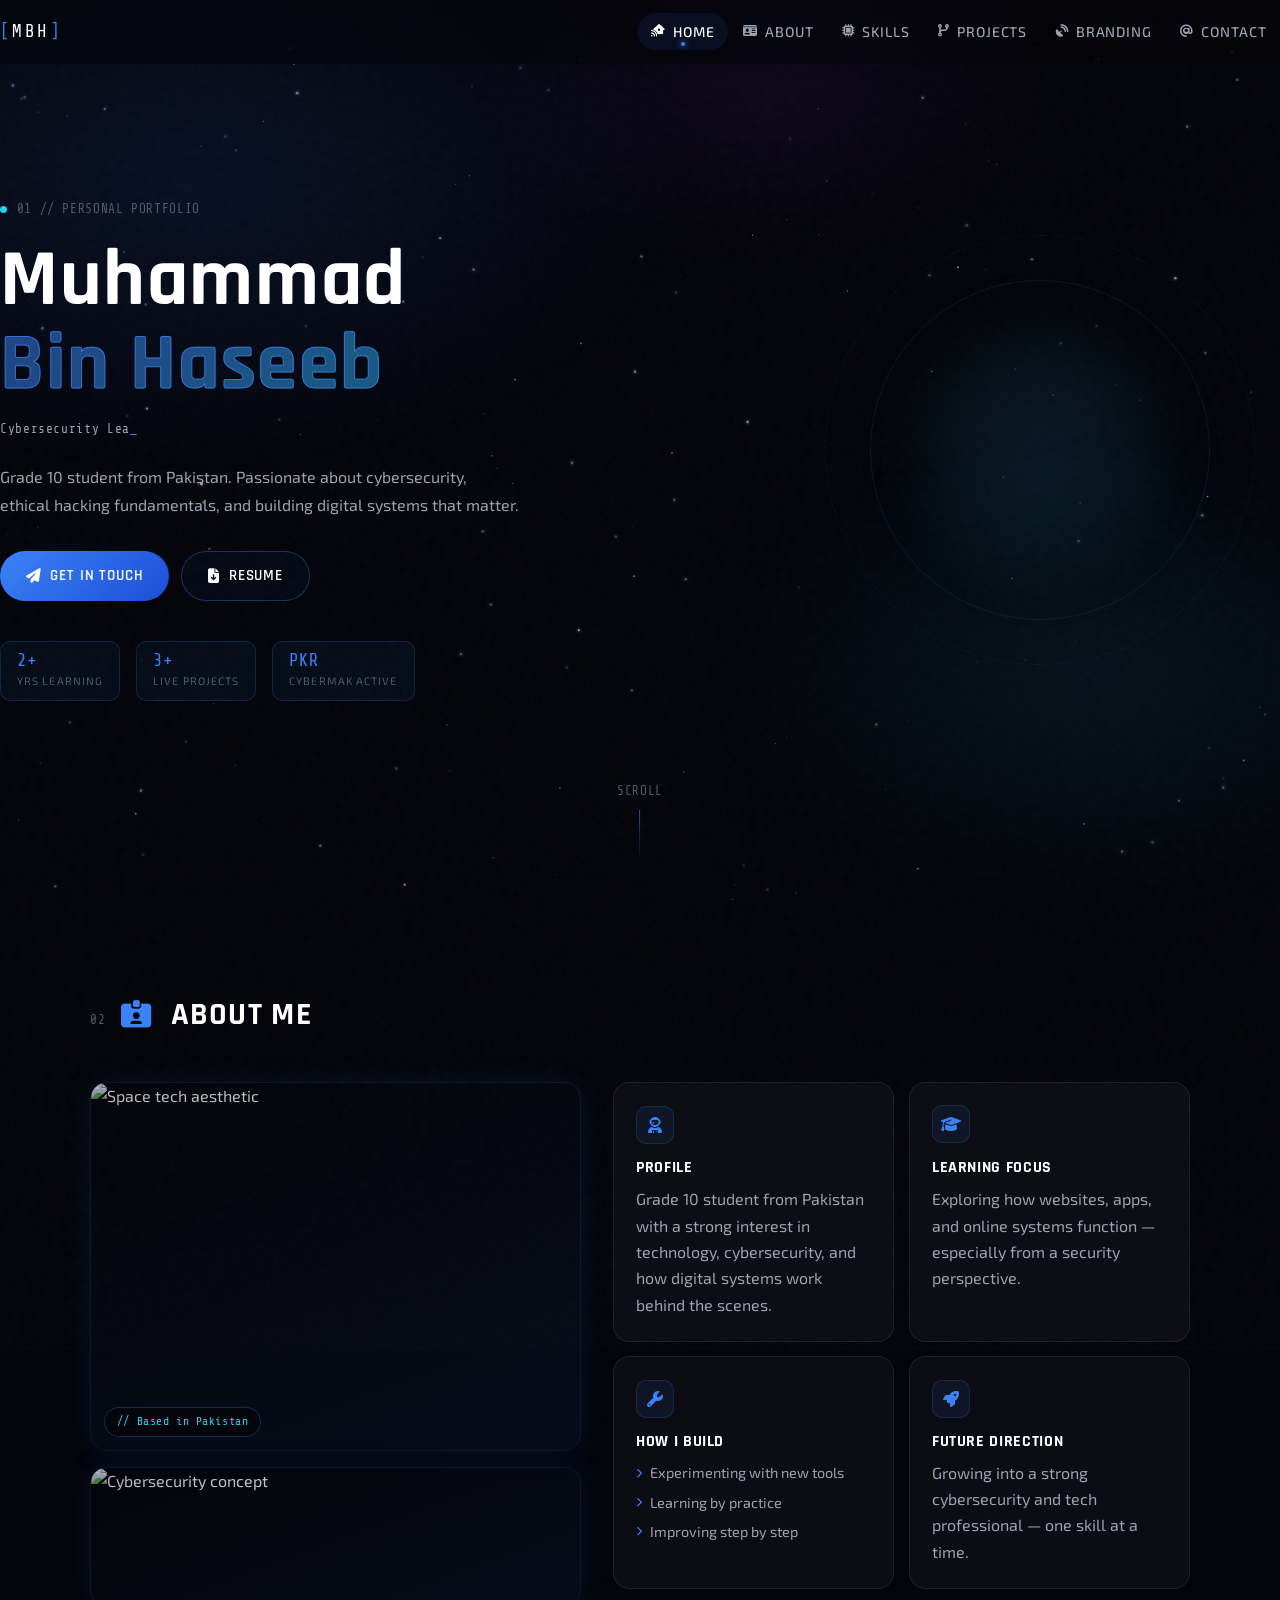
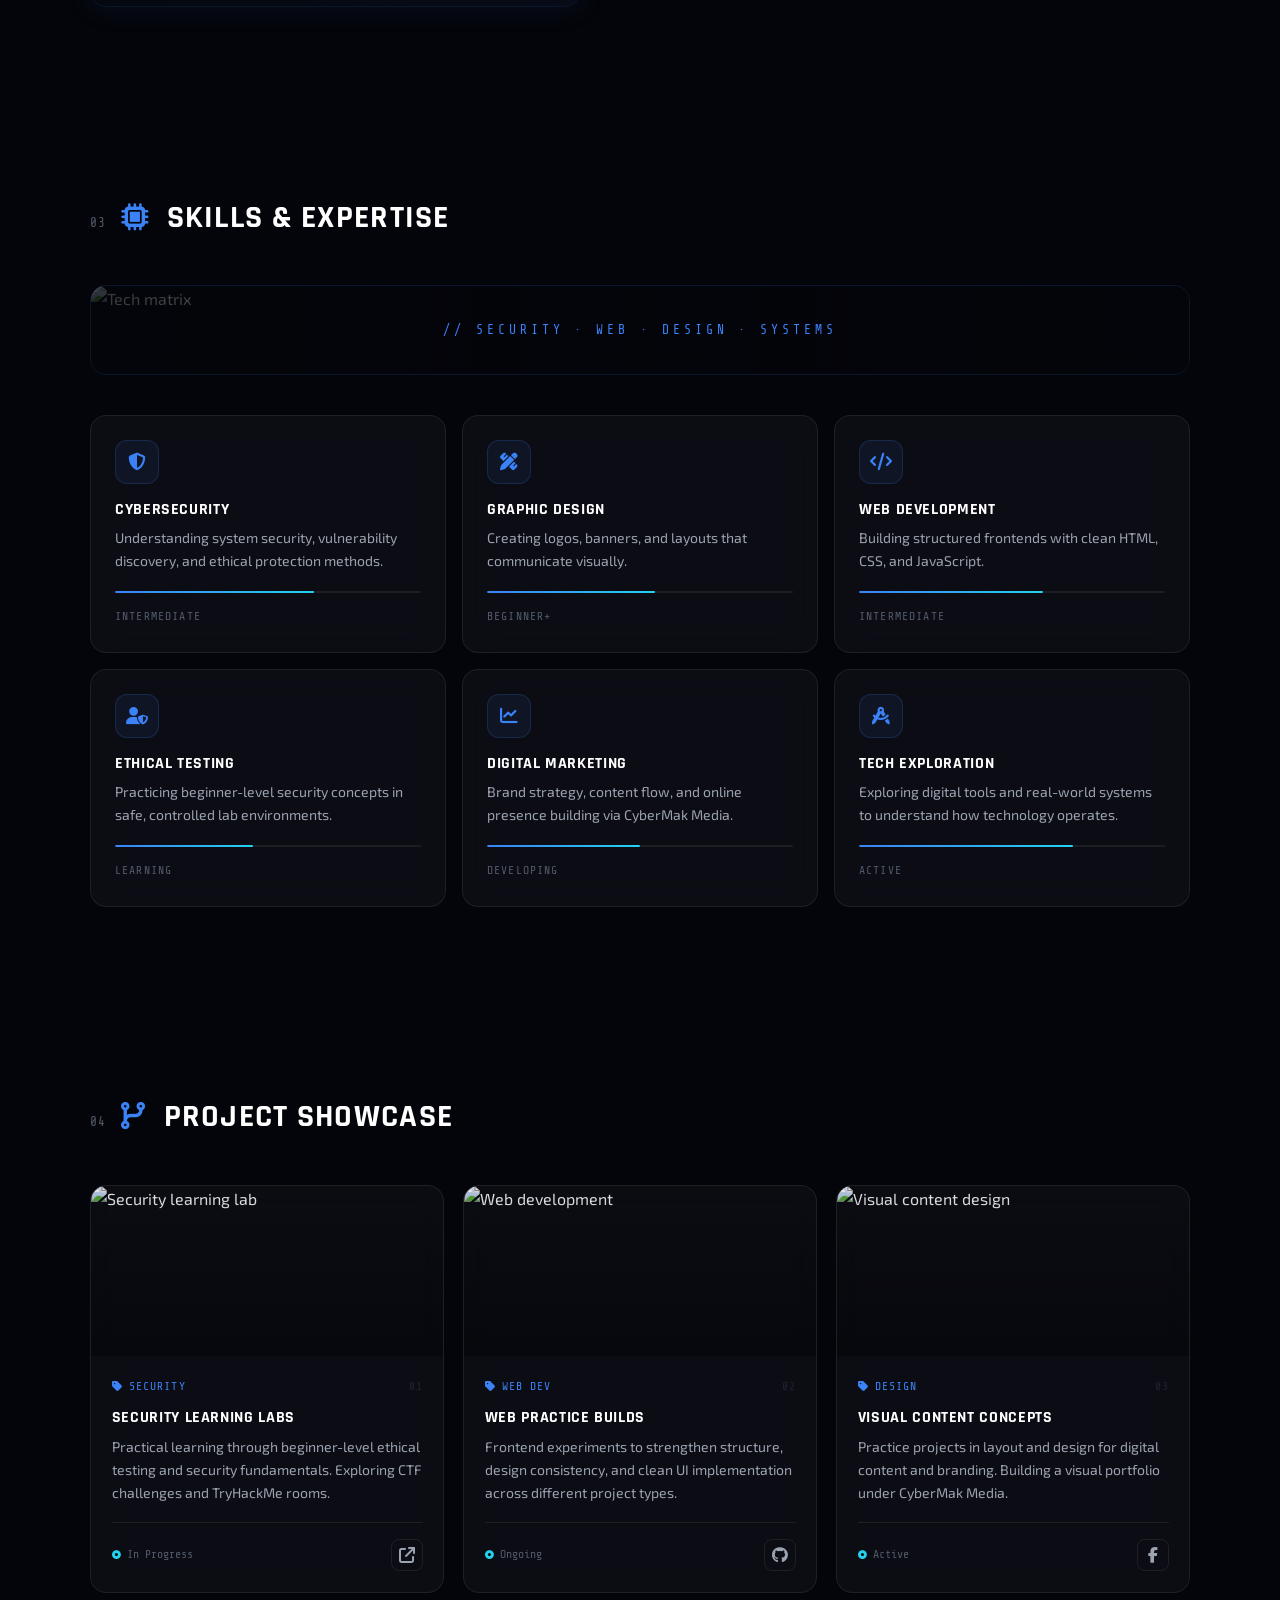
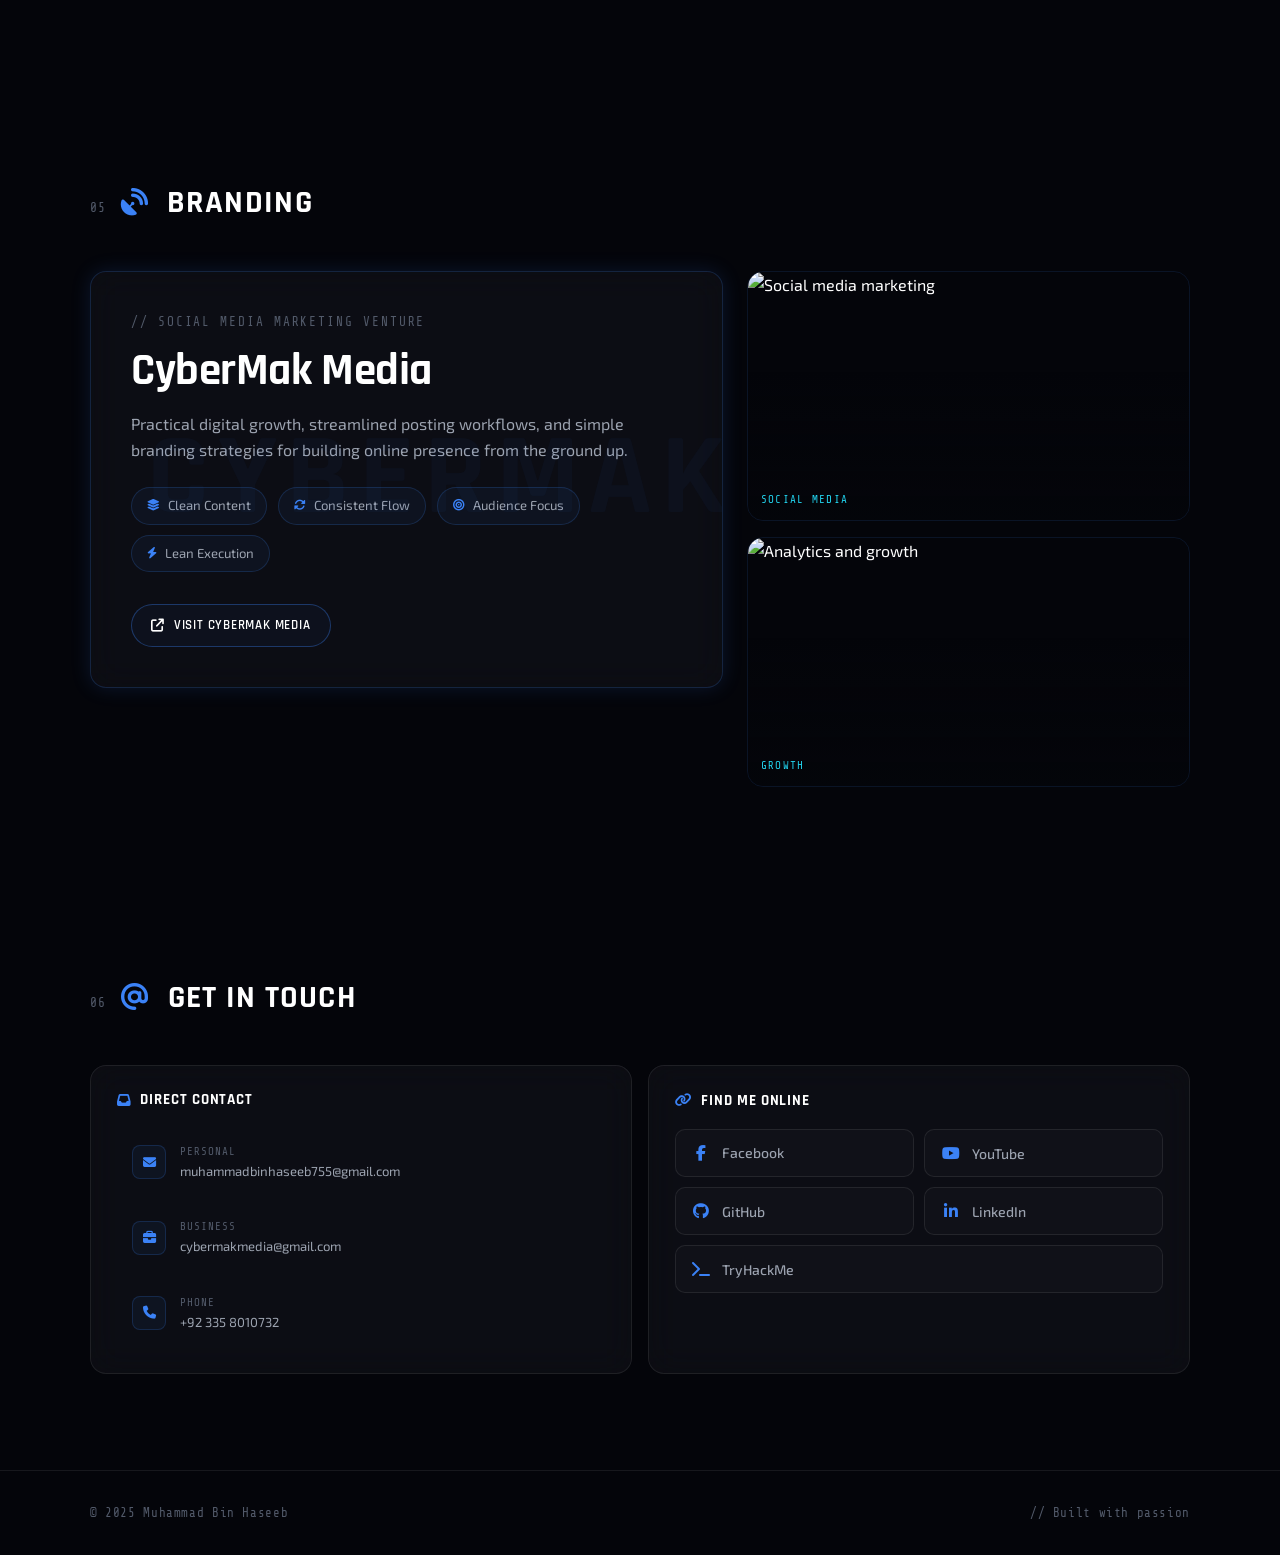
==== commit 03faf81d: "Update index.html" ====
--- a/ceo/index.html
+++ b/ceo/index.html
@@ -78,7 +78,7 @@
                 <span>Get In Touch</span>
                 <span class="btn-shine"></span>
               </a>
-              <a class="btn btn-ghost" href="https://drive.google.com/uc?export=download&id=1UrFq7XiiHoXa0ohVO_2voCQd2JNZY1n" target="_blank" rel="noopener noreferrer">
+              <a class="btn btn-ghost" href="https://drive.google.com/file/d/1UrFq7XiiHoXa0ohVO_2voCQd2JNZY1n_/view?usp=sharing" target="_blank" rel="noopener noreferrer">
                 <i class="fa-solid fa-file-arrow-down"></i>
                 <span>Resume</span>
               </a>
